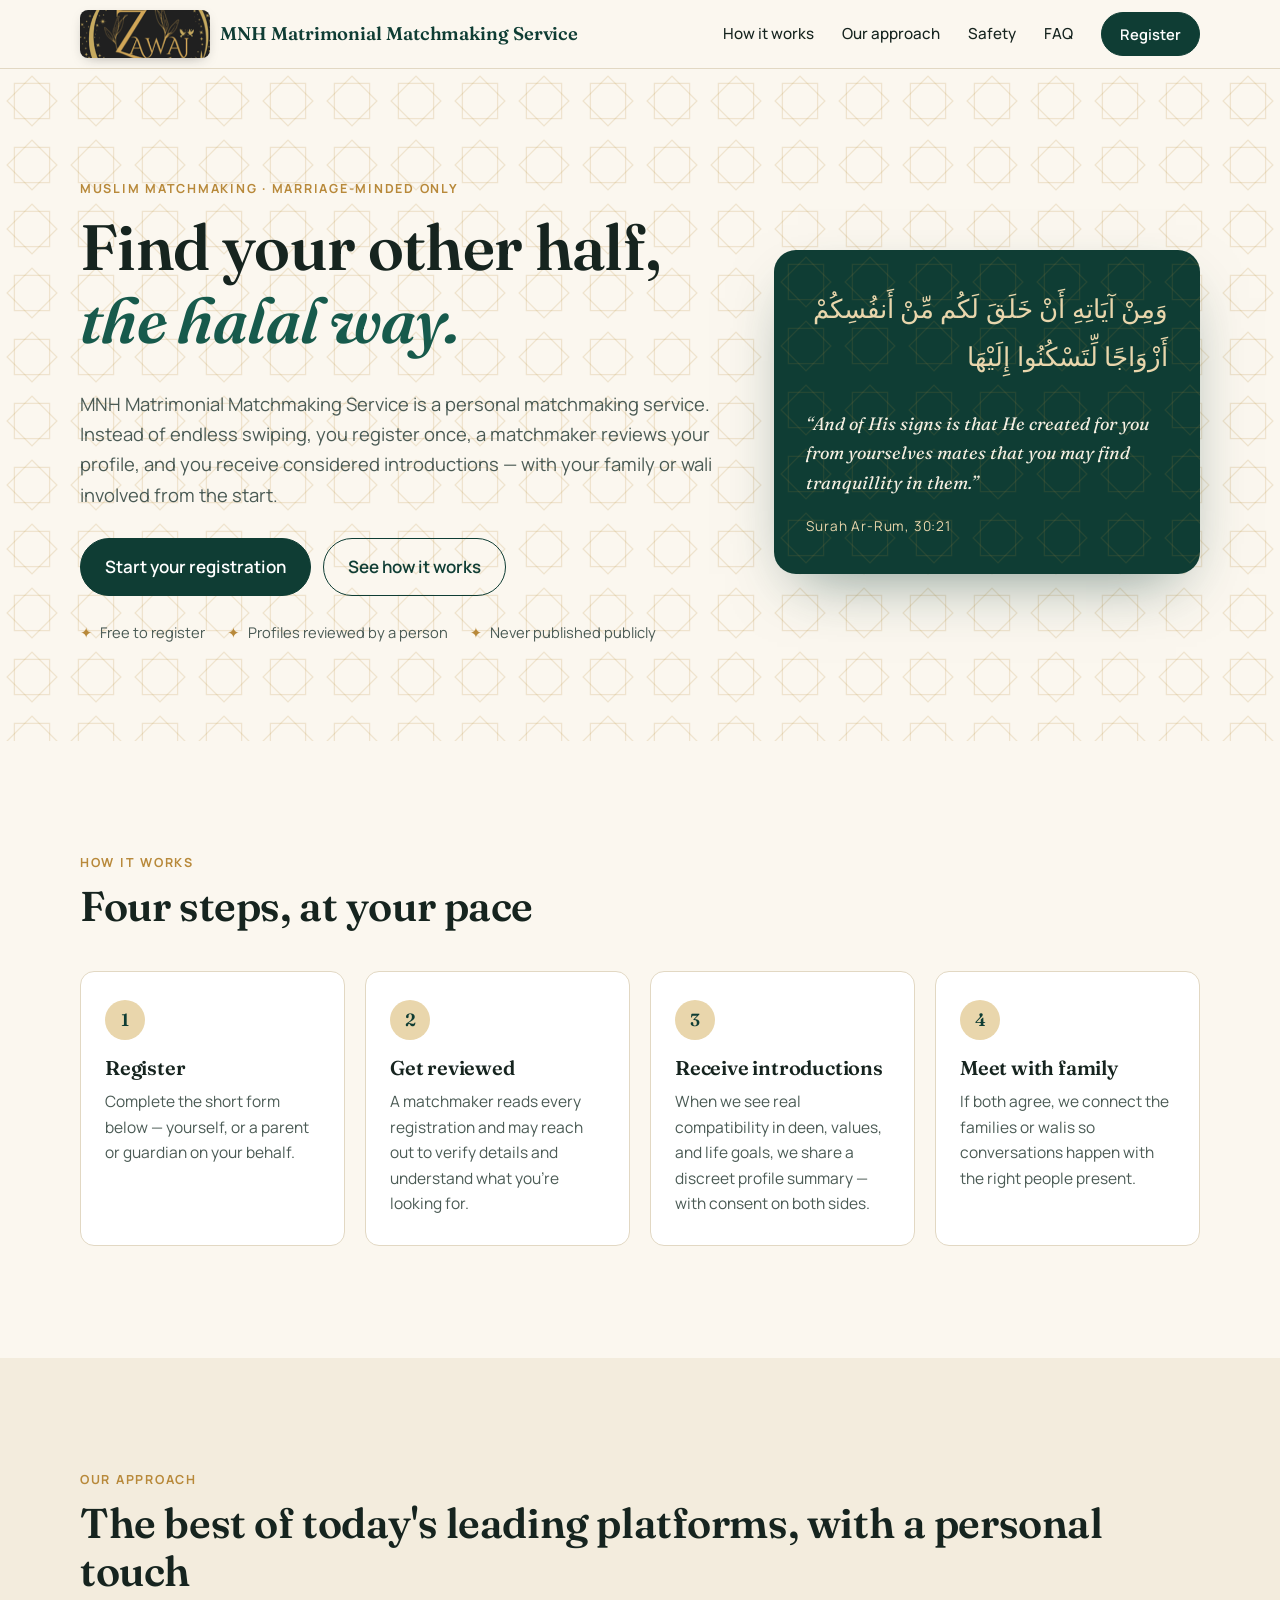
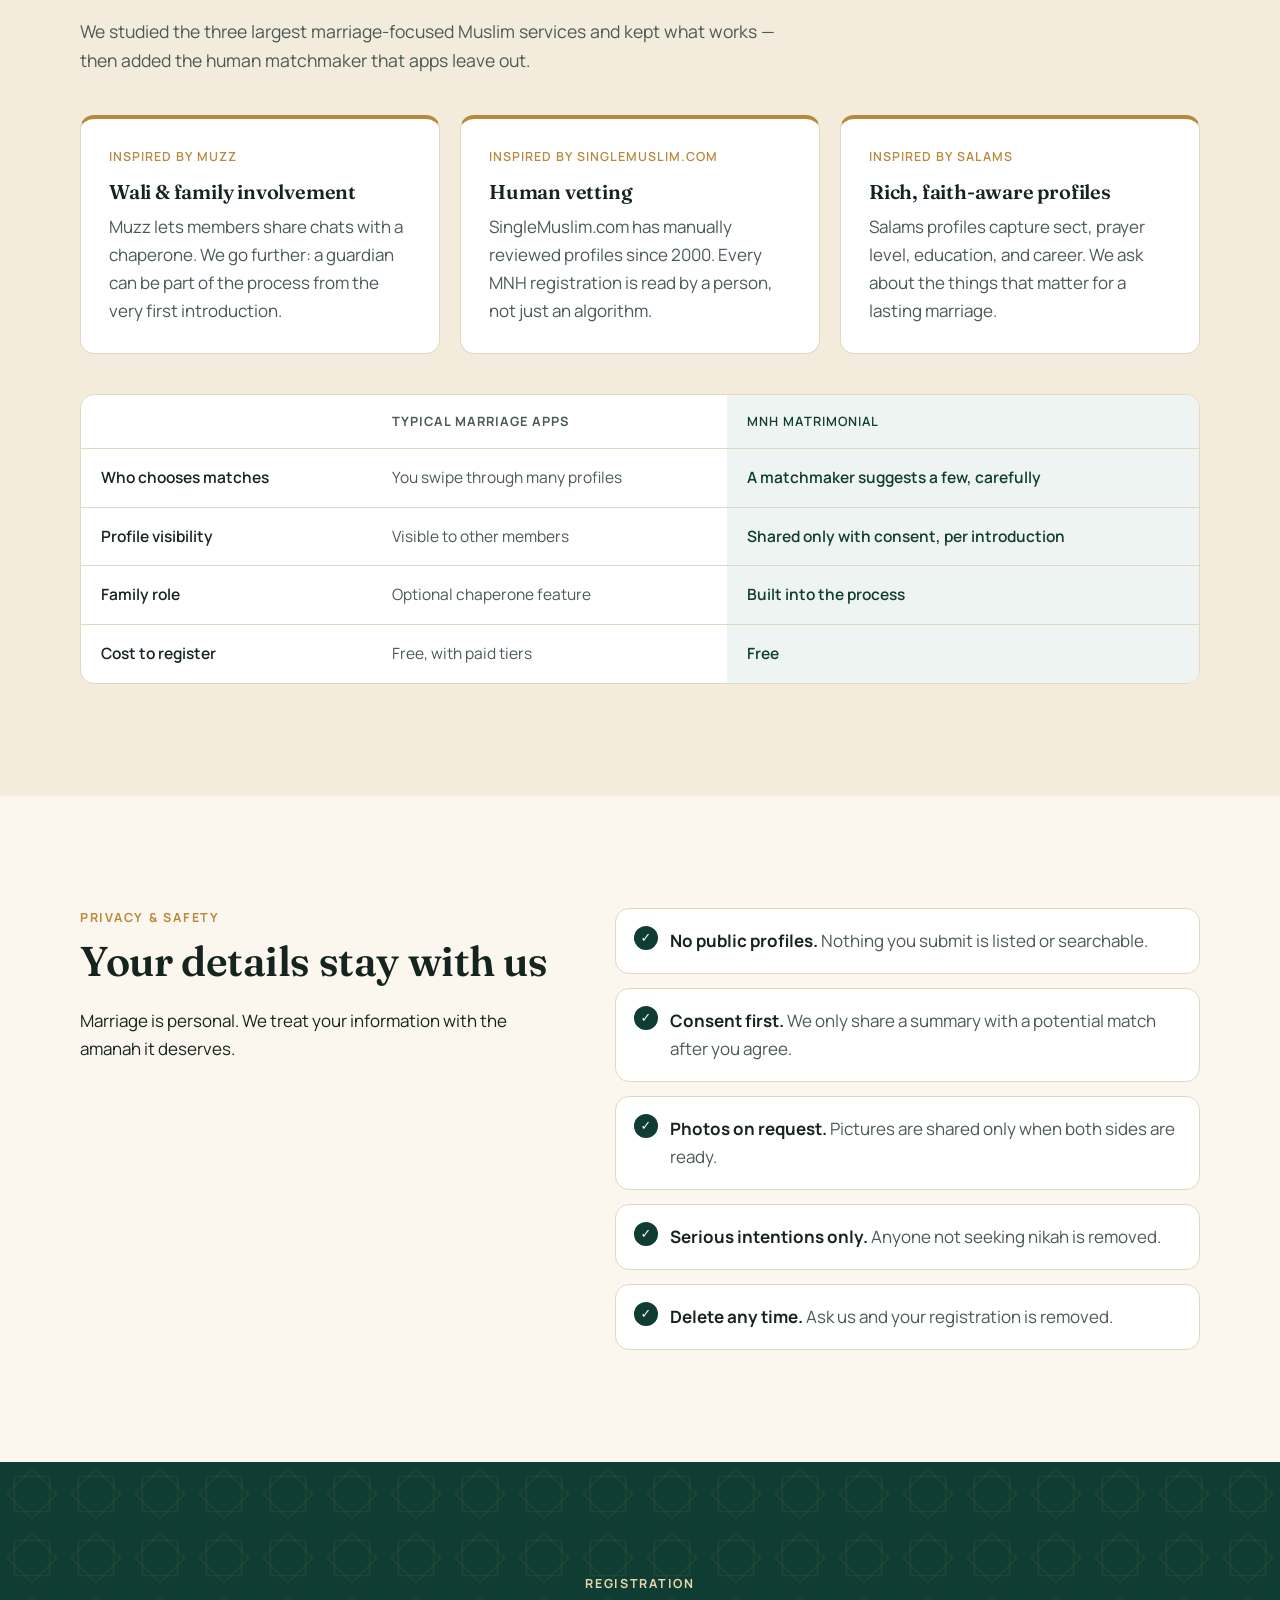
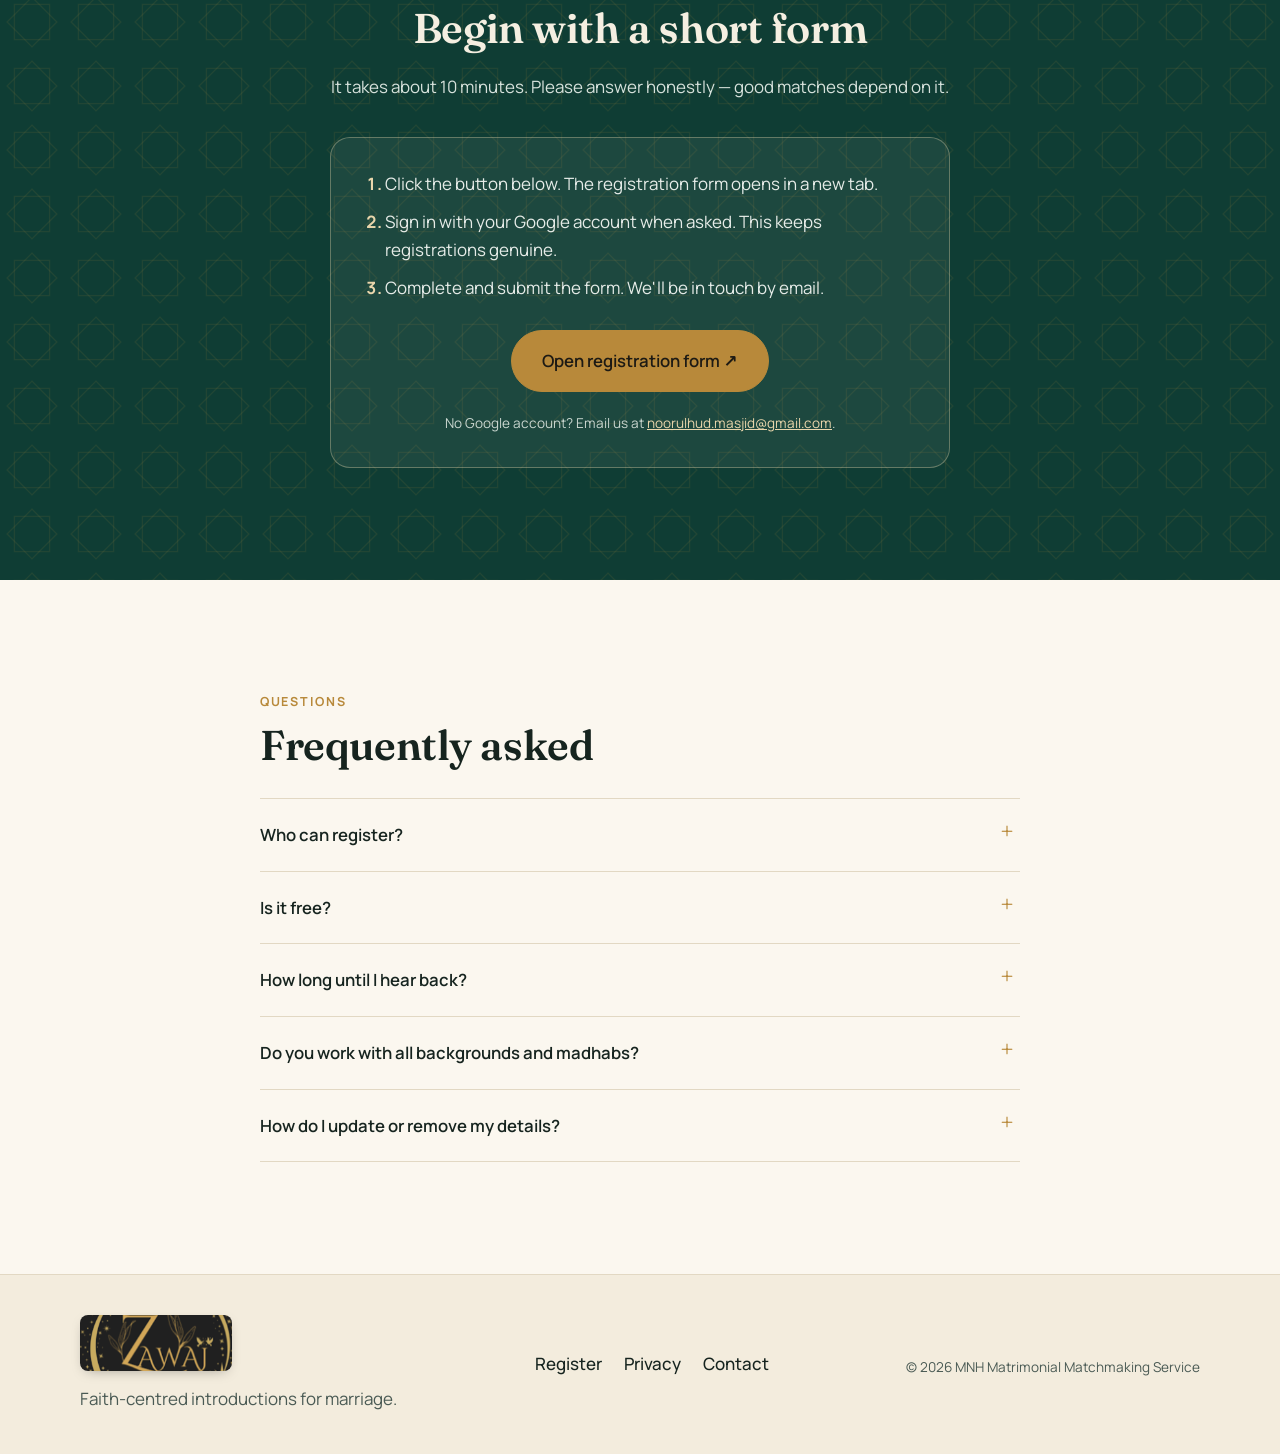
==== index.html @ 69de5522 "Initial MNH Matrimonial Matchmaking Service site Co-Authored-By: Claude Opus 5.5 <noreply@anthropic." ====
<!doctype html>
<html lang="en">
<head>
  <meta charset="utf-8" />
  <meta name="viewport" content="width=device-width, initial-scale=1" />
  <title>MNH Matrimonial Matchmaking Service — Faith-centred introductions for marriage</title>
  <meta name="description" content="A personal, family-friendly Muslim matchmaking service. Register once, get thoughtfully vetted introductions with wali involvement and full privacy." />
  <meta property="og:title" content="MNH Matrimonial Matchmaking Service" />
  <meta property="og:description" content="Faith-centred, family-friendly introductions for marriage." />
  <meta property="og:type" content="website" />
  <meta name="theme-color" content="#0f3d34" />
  <link rel="icon" href="assets/favicon-64.png" type="image/png" />
  <link rel="apple-touch-icon" href="assets/apple-touch-icon.png" />
  <meta property="og:image" content="assets/logo.png" />
  <link rel="preconnect" href="https://fonts.googleapis.com" />
  <link rel="preconnect" href="https://fonts.gstatic.com" crossorigin />
  <link href="https://fonts.googleapis.com/css2?family=Fraunces:opsz,wght@9..144,400;9..144,600&family=Manrope:wght@400;500;600;700&display=swap" rel="stylesheet" />
  <link rel="stylesheet" href="assets/styles.css" />
</head>
<body>
  <a class="skip" href="#main">Skip to content</a>

  <header class="nav" id="top">
    <div class="wrap nav-inner">
      <a class="brand" href="#top" aria-label="MNH Matrimonial Matchmaking Service home">
        <img class="logo" src="assets/logo.png" alt="Zawaj logo" width="470" height="173" />
        <span class="brand-name">MNH Matrimonial<br class="brand-br" /> Matchmaking Service</span>
      </a>
      <button class="nav-toggle" aria-expanded="false" aria-controls="nav-links" aria-label="Open menu">
        <span></span><span></span>
      </button>
      <nav id="nav-links" class="nav-links">
        <a href="#how">How it works</a>
        <a href="#approach">Our approach</a>
        <a href="#safety">Safety</a>
        <a href="#faq">FAQ</a>
        <a class="btn btn-sm" href="#register">Register</a>
      </nav>
    </div>
  </header>

  <main id="main">
    <!-- HERO -->
    <section class="hero">
      <div class="wrap hero-grid">
        <div class="hero-copy">
          <p class="eyebrow">Muslim matchmaking · Marriage-minded only</p>
          <h1>Find your other half, <em>the halal way.</em></h1>
          <p class="lede">MNH Matrimonial Matchmaking Service is a personal matchmaking service. Instead of endless swiping, you register once, a matchmaker reviews your profile, and you receive considered introductions — with your family or wali involved from the start.</p>
          <div class="cta-row">
            <a class="btn" href="#register">Start your registration</a>
            <a class="btn btn-ghost" href="#how">See how it works</a>
          </div>
          <ul class="hero-points">
            <li>Free to register</li>
            <li>Profiles reviewed by a person</li>
            <li>Never published publicly</li>
          </ul>
        </div>
        <figure class="hero-card" aria-hidden="true">
          <blockquote>
            <p dir="rtl" lang="ar" class="arabic">وَمِنْ آيَاتِهِ أَنْ خَلَقَ لَكُم مِّنْ أَنفُسِكُمْ أَزْوَاجًا لِّتَسْكُنُوا إِلَيْهَا</p>
            <p>“And of His signs is that He created for you from yourselves mates that you may find tranquillity in them.”</p>
          </blockquote>
          <figcaption>Surah Ar-Rum, 30:21</figcaption>
        </figure>
      </div>
    </section>

    <!-- HOW IT WORKS -->
    <section class="section" id="how">
      <div class="wrap">
        <p class="eyebrow">How it works</p>
        <h2>Four steps, at your pace</h2>
        <ol class="steps">
          <li>
            <span class="step-n">1</span>
            <h3>Register</h3>
            <p>Complete the short form below — yourself, or a parent or guardian on your behalf.</p>
          </li>
          <li>
            <span class="step-n">2</span>
            <h3>Get reviewed</h3>
            <p>A matchmaker reads every registration and may reach out to verify details and understand what you're looking for.</p>
          </li>
          <li>
            <span class="step-n">3</span>
            <h3>Receive introductions</h3>
            <p>When we see real compatibility in deen, values, and life goals, we share a discreet profile summary — with consent on both sides.</p>
          </li>
          <li>
            <span class="step-n">4</span>
            <h3>Meet with family</h3>
            <p>If both agree, we connect the families or walis so conversations happen with the right people present.</p>
          </li>
        </ol>
      </div>
    </section>

    <!-- APPROACH: lessons from the top 3 platforms -->
    <section class="section section-tint" id="approach">
      <div class="wrap">
        <p class="eyebrow">Our approach</p>
        <h2>The best of today's leading platforms, with a personal touch</h2>
        <p class="section-lede">We studied the three largest marriage-focused Muslim services and kept what works — then added the human matchmaker that apps leave out.</p>
        <div class="cards">
          <article class="card">
            <p class="card-tag">Inspired by Muzz</p>
            <h3>Wali &amp; family involvement</h3>
            <p>Muzz lets members share chats with a chaperone. We go further: a guardian can be part of the process from the very first introduction.</p>
          </article>
          <article class="card">
            <p class="card-tag">Inspired by SingleMuslim.com</p>
            <h3>Human vetting</h3>
            <p>SingleMuslim.com has manually reviewed profiles since 2000. Every MNH registration is read by a person, not just an algorithm.</p>
          </article>
          <article class="card">
            <p class="card-tag">Inspired by Salams</p>
            <h3>Rich, faith-aware profiles</h3>
            <p>Salams profiles capture sect, prayer level, education, and career. We ask about the things that matter for a lasting marriage.</p>
          </article>
        </div>

        <div class="compare" role="region" aria-label="How MNH Matrimonial compares" tabindex="0">
          <table>
            <thead>
              <tr><th scope="col"></th><th scope="col">Typical marriage apps</th><th scope="col" class="us">MNH Matrimonial</th></tr>
            </thead>
            <tbody>
              <tr><th scope="row">Who chooses matches</th><td>You swipe through many profiles</td><td class="us">A matchmaker suggests a few, carefully</td></tr>
              <tr><th scope="row">Profile visibility</th><td>Visible to other members</td><td class="us">Shared only with consent, per introduction</td></tr>
              <tr><th scope="row">Family role</th><td>Optional chaperone feature</td><td class="us">Built into the process</td></tr>
              <tr><th scope="row">Cost to register</th><td>Free, with paid tiers</td><td class="us">Free</td></tr>
            </tbody>
          </table>
        </div>
      </div>
    </section>

    <!-- SAFETY -->
    <section class="section" id="safety">
      <div class="wrap split">
        <div>
          <p class="eyebrow">Privacy &amp; safety</p>
          <h2>Your details stay with us</h2>
          <p>Marriage is personal. We treat your information with the amanah it deserves.</p>
        </div>
        <ul class="checks">
          <li><strong>No public profiles.</strong> Nothing you submit is listed or searchable.</li>
          <li><strong>Consent first.</strong> We only share a summary with a potential match after you agree.</li>
          <li><strong>Photos on request.</strong> Pictures are shared only when both sides are ready.</li>
          <li><strong>Serious intentions only.</strong> Anyone not seeking nikah is removed.</li>
          <li><strong>Delete any time.</strong> Ask us and your registration is removed.</li>
        </ul>
      </div>
    </section>

    <!-- REGISTER -->
    <section class="section section-dark" id="register">
      <div class="wrap">
        <div class="register-head">
          <p class="eyebrow">Registration</p>
          <h2>Begin with a short form</h2>
          <p>It takes about 10 minutes. Please answer honestly — good matches depend on it.</p>
        </div>
        <div class="form-launch" id="form-launch" hidden>
          <ol class="launch-steps">
            <li>Click the button below. The registration form opens in a new tab.</li>
            <li>Sign in with your Google account when asked. This keeps registrations genuine.</li>
            <li>Complete and submit the form. We'll be in touch by email.</li>
          </ol>
          <a class="btn btn-gold" id="form-launch-btn" target="_blank" rel="noopener">Open registration form ↗</a>
          <p class="small">No Google account? Email us at <a data-contact href="mailto:noorulhud.masjid@gmail.com">noorulhud.masjid@gmail.com</a>.</p>
        </div>
        <div class="form-shell" id="form-shell">
          <div class="form-loading" id="form-loading">Loading the registration form…</div>
          <iframe
            id="reg-form"
            title="MNH Matrimonial Matchmaking Service registration form"
            loading="lazy"
            referrerpolicy="no-referrer-when-downgrade">
          </iframe>
        </div>
        <p class="form-fallback" id="form-fallback">Form not showing? <a id="form-link" target="_blank" rel="noopener">Open the registration form in a new tab ↗</a></p>
      </div>
    </section>

    <!-- FAQ -->
    <section class="section" id="faq">
      <div class="wrap narrow">
        <p class="eyebrow">Questions</p>
        <h2>Frequently asked</h2>
        <details>
          <summary>Who can register?</summary>
          <p>Muslim men and women who are of legal marriageable age and sincerely seeking nikah. Parents or guardians may register on behalf of a son or daughter.</p>
        </details>
        <details>
          <summary>Is it free?</summary>
          <p>Registration is free. If we introduce any paid services in future, they will be clearly explained before you commit to anything.</p>
        </details>
        <details>
          <summary>How long until I hear back?</summary>
          <p>We review every registration personally. We'll contact you when we have a question or a promising introduction — quality matters more to us than speed.</p>
        </details>
        <details>
          <summary>Do you work with all backgrounds and madhabs?</summary>
          <p>Yes. Tell us your preferences on the form and we'll respect them in every introduction.</p>
        </details>
        <details>
          <summary>How do I update or remove my details?</summary>
          <p>Email us and we'll update or delete your registration. See our <a href="privacy.html">privacy notice</a>.</p>
        </details>
      </div>
    </section>
  </main>

  <footer class="footer">
    <div class="wrap footer-inner">
      <div>
        <a class="brand" href="#top"><img class="logo" src="assets/logo.png" alt="Zawaj — MNH Matrimonial Matchmaking Service" width="470" height="173" loading="lazy" /></a>
        <p class="muted">Faith-centred introductions for marriage.</p>
      </div>
      <nav class="footer-links" aria-label="Footer">
        <a href="#register">Register</a>
        <a href="privacy.html">Privacy</a>
        <a href="mailto:noorulhud.masjid@gmail.com" id="contact-link">Contact</a>
      </nav>
      <p class="muted small">© <span id="year"></span> MNH Matrimonial Matchmaking Service</p>
    </div>
  </footer>

  <!-- 8-point star symbol -->
  <svg width="0" height="0" style="position:absolute" aria-hidden="true">
    <symbol id="star" viewBox="0 0 40 40">
      <g fill="none" stroke="currentColor" stroke-width="2.2" stroke-linejoin="round">
        <rect x="9" y="9" width="22" height="22" />
        <rect x="9" y="9" width="22" height="22" transform="rotate(45 20 20)" />
        <circle cx="20" cy="20" r="4" />
      </g>
    </symbol>
  </svg>

  <script src="assets/config.js"></script>
  <script src="assets/main.js"></script>
</body>
</html>
---- assets/styles.css ----
:root {
  --ink: #16241f;
  --ink-soft: #4a5a54;
  --paper: #fbf7ef;
  --paper-2: #f3ecdd;
  --line: #e2d8c3;
  --emerald: #0f3d34;
  --emerald-2: #175a4c;
  --gold: #b8893a;
  --gold-soft: #e9d6ac;
  --white: #fff;
  --radius: 14px;
  --serif: "Fraunces", Georgia, serif;
  --sans: "Manrope", system-ui, -apple-system, "Segoe UI", sans-serif;
  --pattern: url("data:image/svg+xml,%3Csvg xmlns='http://www.w3.org/2000/svg' width='64' height='64' viewBox='0 0 40 40'%3E%3Cg fill='none' stroke='%23b8893a' stroke-opacity='.18' stroke-width='.8'%3E%3Crect x='9' y='9' width='22' height='22'/%3E%3Crect x='9' y='9' width='22' height='22' transform='rotate(45 20 20)'/%3E%3C/g%3E%3C/svg%3E");
}

*, *::before, *::after { box-sizing: border-box; }
html { scroll-behavior: smooth; scroll-padding-top: 80px; }
body {
  margin: 0;
  font: 400 17px/1.65 var(--sans);
  color: var(--ink);
  background: var(--paper);
  -webkit-font-smoothing: antialiased;
}
img, svg, iframe { display: block; max-width: 100%; }
a { color: var(--emerald-2); }
h1, h2, h3 { font-family: var(--serif); font-weight: 600; line-height: 1.15; margin: 0 0 .5em; letter-spacing: -.01em; }
h1 { font-size: clamp(2.4rem, 5.5vw, 4rem); }
h2 { font-size: clamp(1.8rem, 3.6vw, 2.6rem); }
h3 { font-size: 1.25rem; }
p { margin: 0 0 1em; }

.wrap { width: min(1120px, 100% - 32px); margin-inline: auto; }
.narrow { width: min(760px, 100% - 32px); }
.skip { position: absolute; left: -999px; top: 8px; background: var(--emerald); color: #fff; padding: 8px 14px; border-radius: 8px; z-index: 100; }
.skip:focus { left: 8px; }
.eyebrow { font-size: .78rem; font-weight: 700; letter-spacing: .14em; text-transform: uppercase; color: var(--gold); margin-bottom: .8em; }
.muted { color: var(--ink-soft); }
.small { font-size: .85rem; }

/* Buttons */
.btn {
  display: inline-flex; align-items: center; justify-content: center;
  padding: 14px 24px; border-radius: 999px;
  background: var(--emerald); color: #fff; text-decoration: none;
  font-weight: 600; border: 1.5px solid var(--emerald);
  transition: background .2s, transform .2s;
}
.btn:hover { background: var(--emerald-2); transform: translateY(-1px); }
.btn:focus-visible, a:focus-visible, button:focus-visible, summary:focus-visible { outline: 3px solid var(--gold); outline-offset: 3px; }
.btn-ghost { background: transparent; color: var(--emerald); }
.btn-ghost:hover { background: var(--paper-2); }
.btn-sm { padding: 9px 18px; font-size: .92rem; }

/* Nav */
.nav { position: sticky; top: 0; z-index: 50; background: rgba(251,247,239,.92); backdrop-filter: blur(10px); border-bottom: 1px solid var(--line); }
.nav-inner { display: flex; align-items: center; justify-content: space-between; height: 68px; }
.brand { display: inline-flex; align-items: center; gap: 10px; text-decoration: none; color: var(--emerald); font: 600 1.45rem var(--serif); }
.brand svg { width: 30px; height: 30px; color: var(--gold); }
.brand .logo { height: 48px; width: auto; border-radius: 8px; box-shadow: 0 4px 14px -6px rgba(0,0,0,.4); }
.footer .brand .logo { height: 56px; }
.brand-name { font: 600 1.15rem/1.15 var(--serif); color: var(--emerald); letter-spacing: -.005em; }
.brand-br { display: none; }
@media (max-width: 1080px) { .brand-br { display: inline; } .brand-name { font-size: 1rem; } }
@media (max-width: 420px) { .brand { gap: 8px; } .brand .logo { height: 40px; } .brand-name { font-size: .88rem; } }
.nav-links { display: flex; align-items: center; gap: 28px; }
.nav-links a:not(.btn) { color: var(--ink); text-decoration: none; font-weight: 500; font-size: .95rem; }
.nav-links a:not(.btn):hover { color: var(--emerald-2); }
.nav-toggle { display: none; background: none; border: 0; width: 44px; height: 44px; padding: 10px; cursor: pointer; }
.nav-toggle span { display: block; height: 2px; background: var(--ink); margin: 6px 0; transition: transform .2s; }
.nav-toggle[aria-expanded="true"] span:first-child { transform: translateY(4px) rotate(45deg); }
.nav-toggle[aria-expanded="true"] span:last-child { transform: translateY(-4px) rotate(-45deg); }

/* Hero */
.hero { padding: clamp(56px, 9vw, 110px) 0 clamp(56px, 8vw, 96px); background: var(--pattern), var(--paper); }
.hero-grid { display: grid; grid-template-columns: 1.2fr .8fr; gap: 56px; align-items: center; }
.hero h1 em { font-style: italic; color: var(--emerald-2); }
.lede { font-size: 1.15rem; color: var(--ink-soft); max-width: 36em; }
.cta-row { display: flex; flex-wrap: wrap; gap: 12px; margin: 28px 0 24px; }
.hero-points { list-style: none; padding: 0; margin: 0; display: flex; flex-wrap: wrap; gap: 10px 22px; font-size: .92rem; color: var(--ink-soft); }
.hero-points li::before { content: "✦"; color: var(--gold); margin-right: 8px; }
.hero-card {
  margin: 0; padding: 36px 32px; border-radius: 22px;
  background: var(--emerald); color: #f5efe1;
  box-shadow: 0 24px 60px -24px rgba(15,61,52,.55);
  position: relative; overflow: hidden;
}
.hero-card::after { content: ""; position: absolute; inset: 0; background: var(--pattern); opacity: .7; pointer-events: none; }
.hero-card blockquote { margin: 0; position: relative; z-index: 1; }
.arabic { font-family: "Amiri", "Traditional Arabic", serif; font-size: 1.6rem; line-height: 1.9; color: var(--gold-soft); }
.hero-card blockquote p:last-child { font-family: var(--serif); font-size: 1.12rem; font-style: italic; }
.hero-card figcaption { position: relative; z-index: 1; font-size: .85rem; letter-spacing: .06em; color: var(--gold-soft); }

/* Sections */
.section { padding: clamp(64px, 9vw, 112px) 0; }
.section-tint { background: var(--paper-2); }
.section-lede { font-size: 1.1rem; color: var(--ink-soft); max-width: 40em; margin-bottom: 40px; }

.steps { list-style: none; padding: 0; margin: 40px 0 0; display: grid; grid-template-columns: repeat(4, 1fr); gap: 20px; counter-reset: s; }
.steps li { background: var(--white); border: 1px solid var(--line); border-radius: var(--radius); padding: 28px 24px; }
.step-n { display: inline-grid; place-items: center; width: 40px; height: 40px; border-radius: 50%; background: var(--gold-soft); color: var(--emerald); font: 600 1.1rem var(--serif); margin-bottom: 16px; }
.steps p { color: var(--ink-soft); font-size: .97rem; margin: 0; }

.cards { display: grid; grid-template-columns: repeat(3, 1fr); gap: 20px; }
.card { background: var(--white); border: 1px solid var(--line); border-radius: var(--radius); padding: 28px; border-top: 4px solid var(--gold); }
.card-tag { font-size: .78rem; font-weight: 600; color: var(--gold); text-transform: uppercase; letter-spacing: .08em; }
.card p:last-child { color: var(--ink-soft); margin: 0; }

.compare { margin-top: 40px; overflow-x: auto; border-radius: var(--radius); border: 1px solid var(--line); background: var(--white); }
.compare table { width: 100%; min-width: 560px; border-collapse: collapse; font-size: .97rem; }
.compare th, .compare td { text-align: left; padding: 16px 20px; border-bottom: 1px solid var(--line); vertical-align: top; }
.compare tbody tr:last-child > * { border-bottom: 0; }
.compare thead th { font-size: .8rem; text-transform: uppercase; letter-spacing: .08em; color: var(--ink-soft); }
.compare tbody th { font-weight: 600; width: 26%; }
.compare td { color: var(--ink-soft); }
.compare .us { background: #eef4f1; color: var(--emerald); font-weight: 600; }

.split { display: grid; grid-template-columns: .9fr 1.1fr; gap: 56px; align-items: start; }
.checks { list-style: none; padding: 0; margin: 0; display: grid; gap: 14px; }
.checks li { padding: 18px 20px 18px 54px; background: var(--white); border: 1px solid var(--line); border-radius: var(--radius); position: relative; color: var(--ink-soft); }
.checks li::before { content: "✓"; position: absolute; left: 18px; top: 17px; width: 24px; height: 24px; border-radius: 50%; background: var(--emerald); color: #fff; display: grid; place-items: center; font-size: .8rem; font-weight: 700; }
.checks strong { color: var(--ink); }

/* Register */
.section-dark { background: var(--emerald); color: #f5efe1; position: relative; }
.section-dark::before { content: ""; position: absolute; inset: 0; background: var(--pattern); opacity: .6; pointer-events: none; }
.section-dark .wrap { position: relative; }
.section-dark .eyebrow { color: var(--gold-soft); }
.register-head { text-align: center; max-width: 620px; margin: 0 auto 36px; }
.register-head p:last-child { color: #d7e2dc; }
.form-shell { position: relative; max-width: 780px; margin: 0 auto; background: var(--white); border-radius: 20px; overflow: hidden; box-shadow: 0 30px 70px -30px rgba(0,0,0,.5); min-height: 420px; }
.form-shell iframe { width: 100%; border: 0; height: 1600px; }
.form-loading { position: absolute; inset: 0; display: grid; place-items: center; color: var(--ink-soft); }
[hidden] { display: none !important; }
.form-launch { max-width: 620px; margin: 0 auto; background: rgba(255,255,255,.06); border: 1px solid rgba(233,214,172,.35); border-radius: 20px; padding: 32px; text-align: center; }
.launch-steps { text-align: left; margin: 0 0 28px; padding-left: 1.3em; color: #e6ece8; display: grid; gap: 10px; }
.launch-steps li::marker { color: var(--gold-soft); font-weight: 700; }
.btn-gold { background: var(--gold); border-color: var(--gold); color: #1d1a14; font-size: 1.05rem; padding: 16px 30px; }
.btn-gold:hover { background: #c99a48; }
.form-launch .small { margin: 20px 0 0; color: #c9d6cf; }
.form-launch a[data-contact] { color: var(--gold-soft); }
.form-fallback { text-align: center; margin-top: 20px; color: #d7e2dc; font-size: .95rem; }
.form-fallback a { color: var(--gold-soft); }

/* FAQ */
details { border-bottom: 1px solid var(--line); padding: 4px 0; }
details:first-of-type { border-top: 1px solid var(--line); margin-top: 28px; }
summary { cursor: pointer; list-style: none; padding: 18px 40px 18px 0; font-weight: 600; font-size: 1.05rem; position: relative; }
summary::-webkit-details-marker { display: none; }
summary::after { content: "+"; position: absolute; right: 6px; top: 12px; font: 400 1.6rem var(--serif); color: var(--gold); transition: transform .2s; }
details[open] summary::after { transform: rotate(45deg); }
details p { color: var(--ink-soft); padding-right: 40px; }

/* Footer */
.footer { border-top: 1px solid var(--line); padding: 40px 0; background: var(--paper-2); }
.footer-inner { display: flex; flex-wrap: wrap; align-items: center; justify-content: space-between; gap: 20px; }
.footer-inner p { margin: 6px 0 0; }
.footer-links { display: flex; gap: 22px; }
.footer-links a { color: var(--ink); text-decoration: none; font-weight: 500; }

/* Legal page */
.legal { padding: 64px 0 96px; }
.legal h2 { font-size: 1.4rem; margin-top: 1.6em; }
.legal p, .legal li { color: var(--ink-soft); }

/* Responsive */
@media (max-width: 960px) {
  .hero-grid, .split { grid-template-columns: 1fr; gap: 40px; }
  .steps { grid-template-columns: repeat(2, 1fr); }
  .cards { grid-template-columns: 1fr; }
}
@media (max-width: 760px) {
  .nav-toggle { display: block; }
  .nav-links {
    position: absolute; top: 68px; left: 0; right: 0;
    flex-direction: column; align-items: stretch; gap: 0;
    background: var(--paper); border-bottom: 1px solid var(--line);
    padding: 8px 16px 18px; display: none;
  }
  .nav-links.open { display: flex; }
  .nav-links a:not(.btn) { padding: 14px 4px; border-bottom: 1px solid var(--line); }
  .nav-links .btn { margin-top: 14px; }
  .steps { grid-template-columns: 1fr; }
  .form-shell { border-radius: 14px; }
  .form-shell iframe { height: 2000px !important; }
}
@media (prefers-reduced-motion: reduce) {
  html { scroll-behavior: auto; }
  * { transition: none !important; }
}
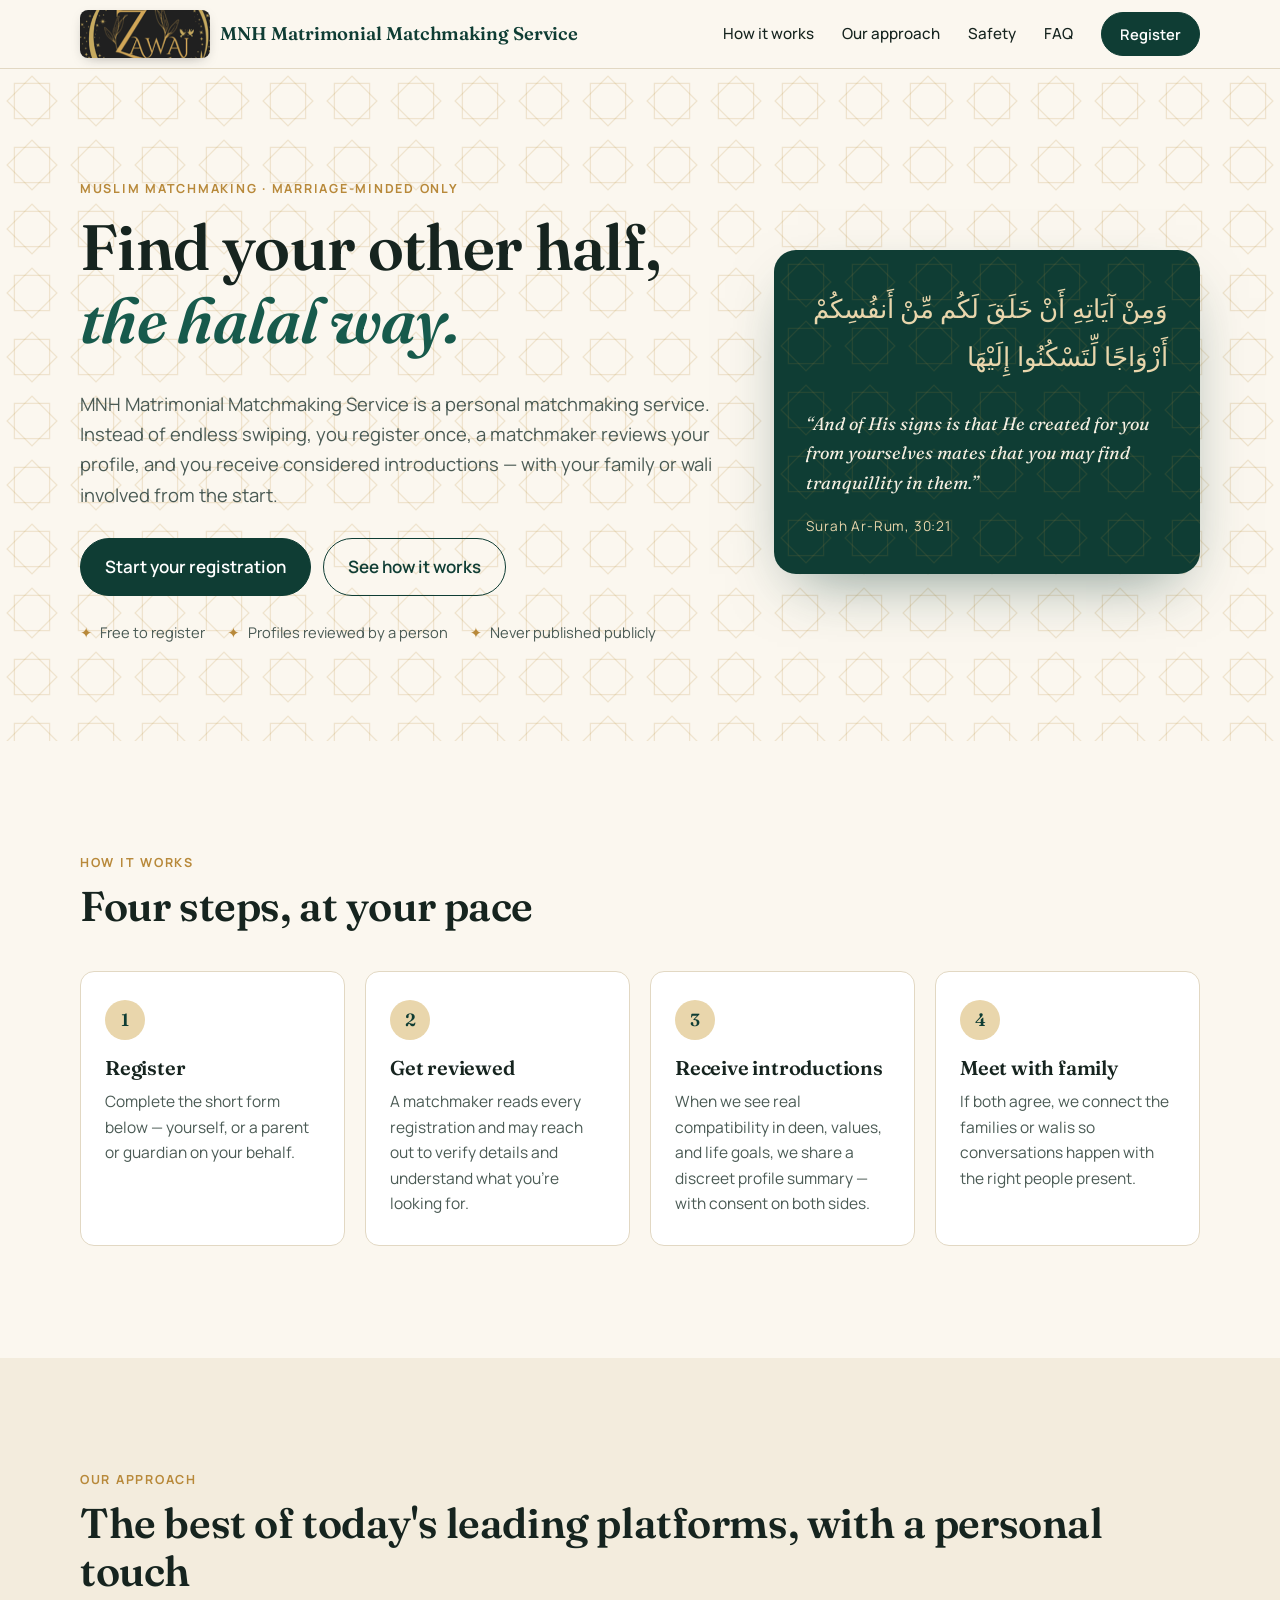
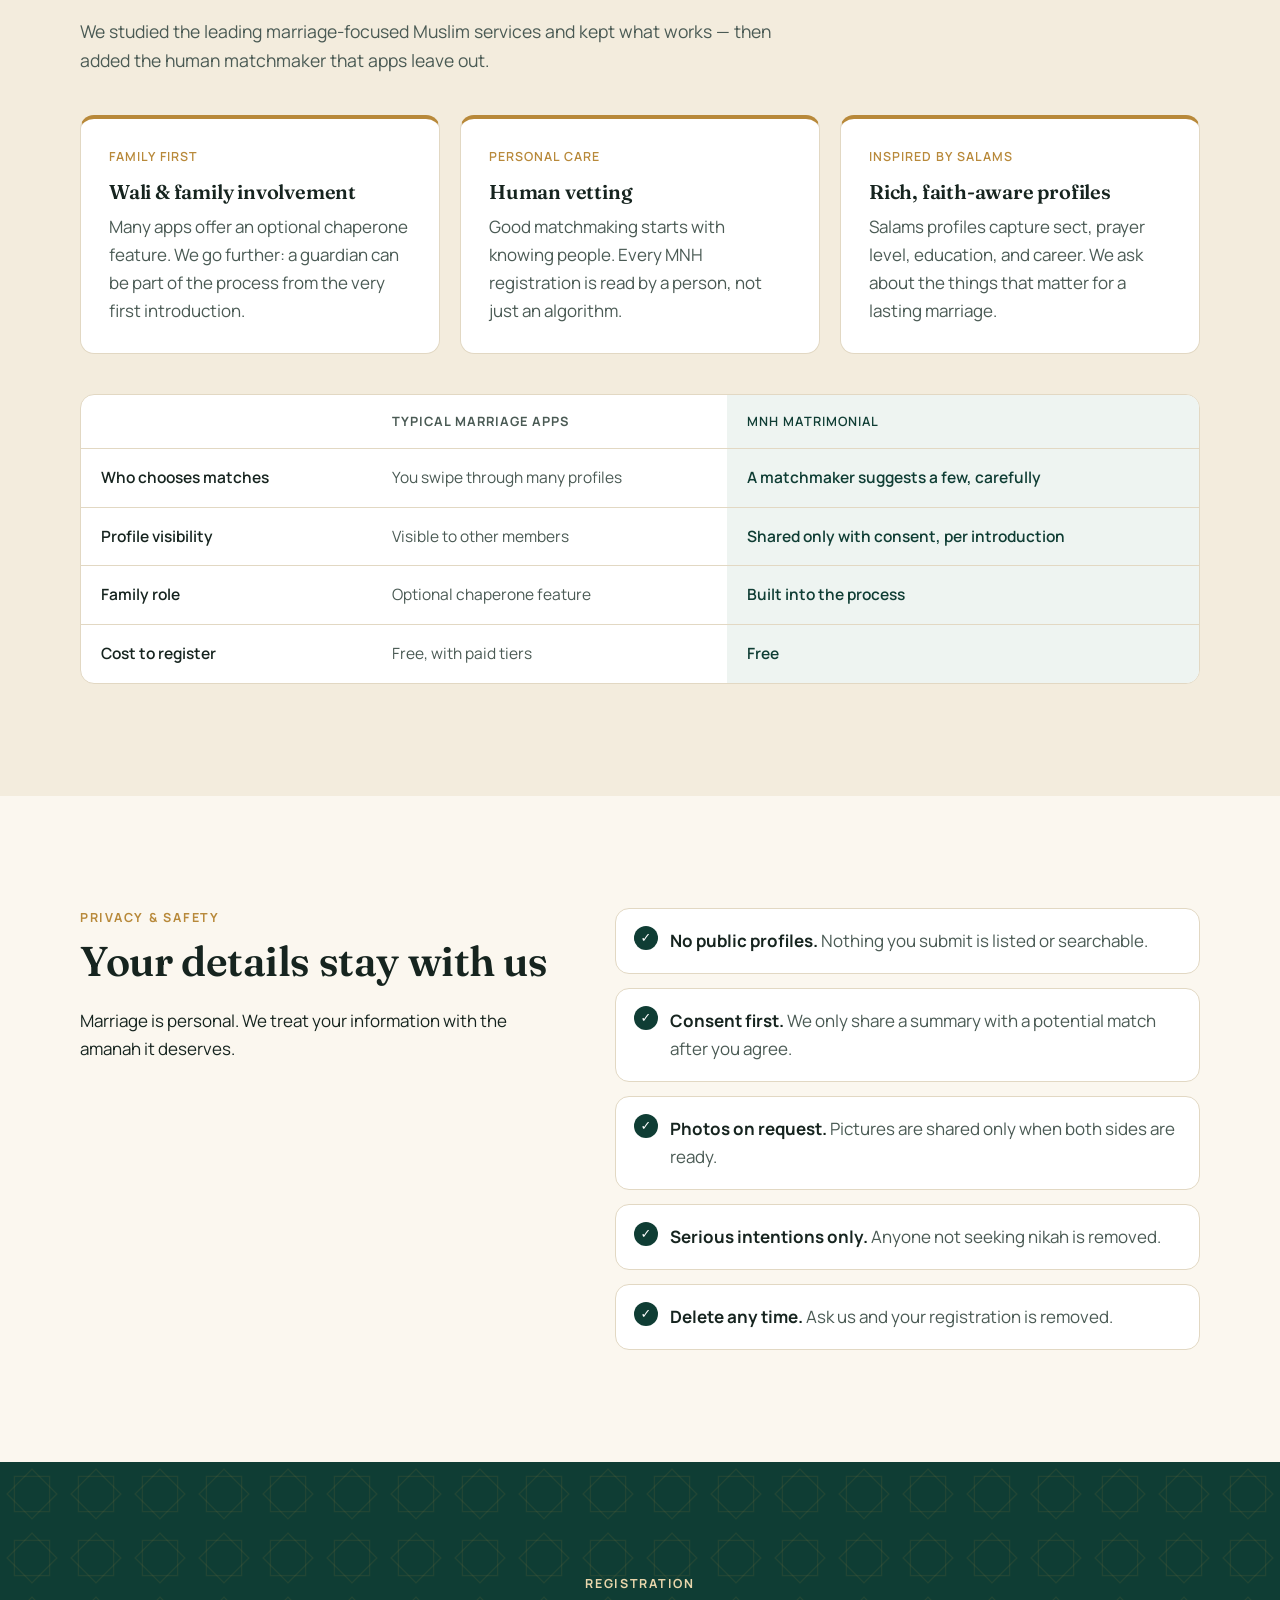
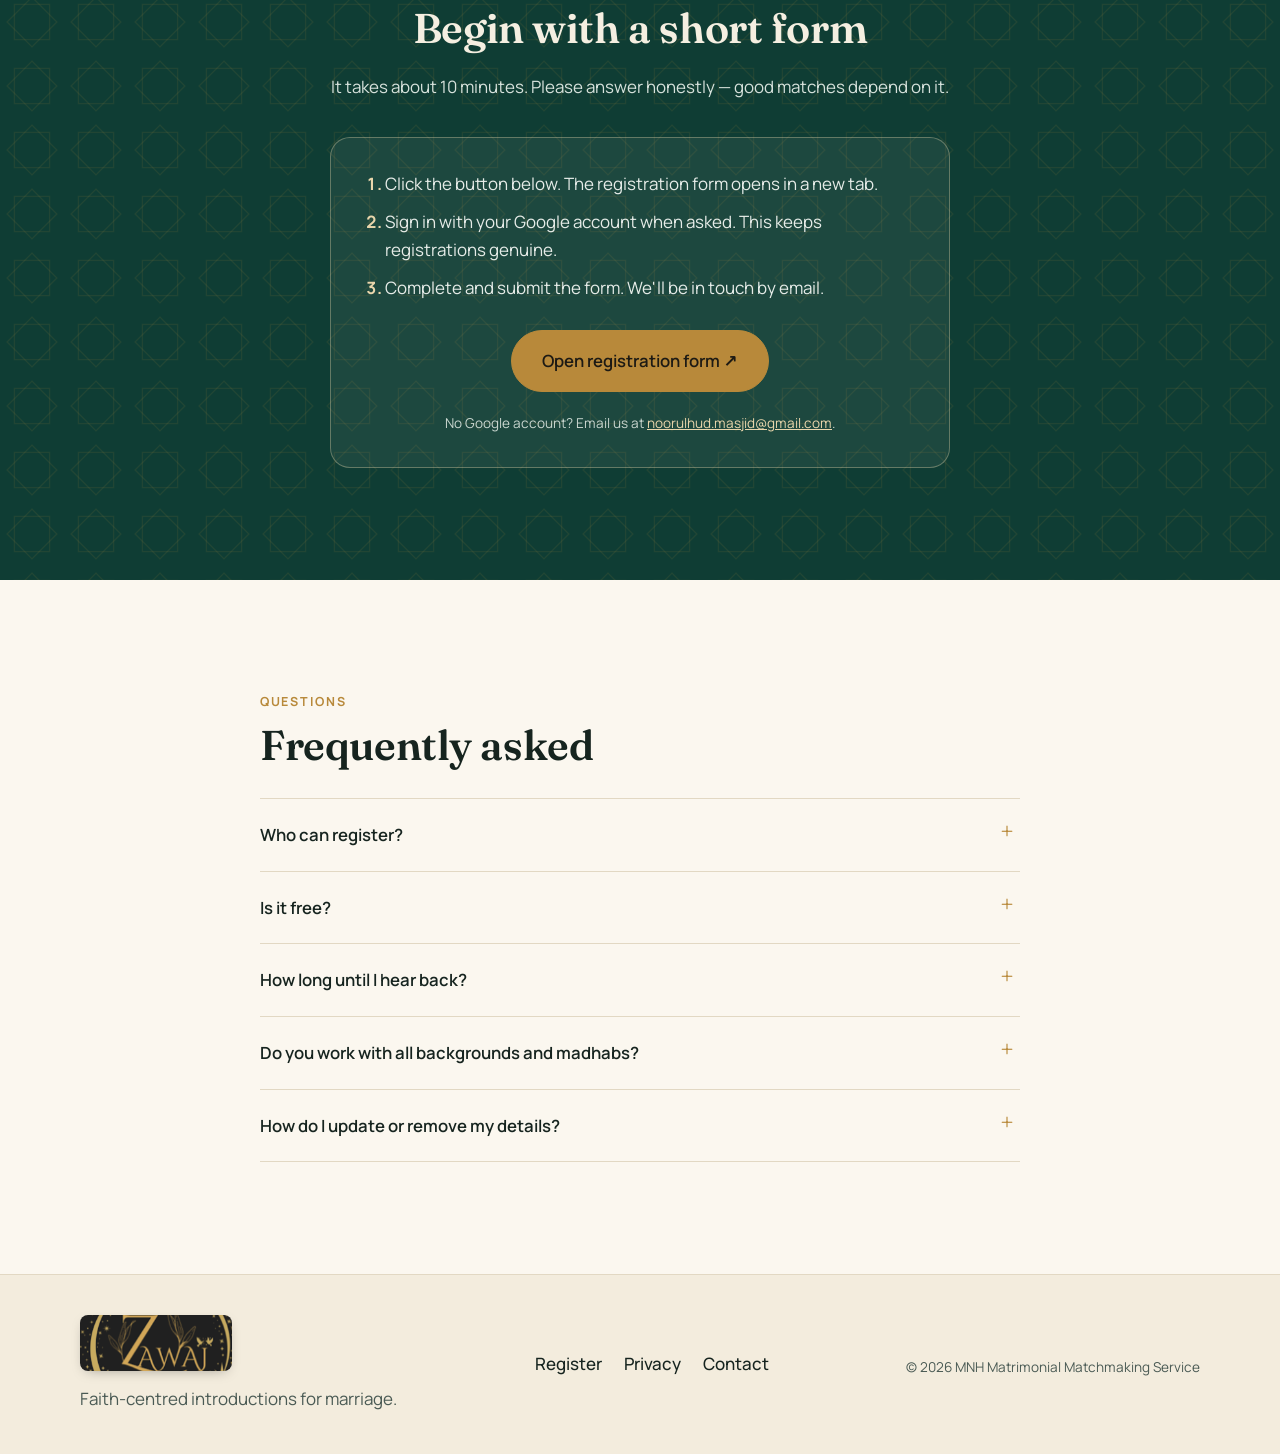
==== commit 89a2872a: "Remove references to Muzz and SingleMuslim.com Co-Authored-By: Claude Opus 5.5 <noreply@anthropic.co" ====
--- a/index.html
+++ b/index.html
@@ -102,17 +102,17 @@
       <div class="wrap">
         <p class="eyebrow">Our approach</p>
         <h2>The best of today's leading platforms, with a personal touch</h2>
-        <p class="section-lede">We studied the three largest marriage-focused Muslim services and kept what works — then added the human matchmaker that apps leave out.</p>
+        <p class="section-lede">We studied the leading marriage-focused Muslim services and kept what works — then added the human matchmaker that apps leave out.</p>
         <div class="cards">
           <article class="card">
-            <p class="card-tag">Inspired by Muzz</p>
+            <p class="card-tag">Family first</p>
             <h3>Wali &amp; family involvement</h3>
-            <p>Muzz lets members share chats with a chaperone. We go further: a guardian can be part of the process from the very first introduction.</p>
+            <p>Many apps offer an optional chaperone feature. We go further: a guardian can be part of the process from the very first introduction.</p>
           </article>
           <article class="card">
-            <p class="card-tag">Inspired by SingleMuslim.com</p>
+            <p class="card-tag">Personal care</p>
             <h3>Human vetting</h3>
-            <p>SingleMuslim.com has manually reviewed profiles since 2000. Every MNH registration is read by a person, not just an algorithm.</p>
+            <p>Good matchmaking starts with knowing people. Every MNH registration is read by a person, not just an algorithm.</p>
           </article>
           <article class="card">
             <p class="card-tag">Inspired by Salams</p>
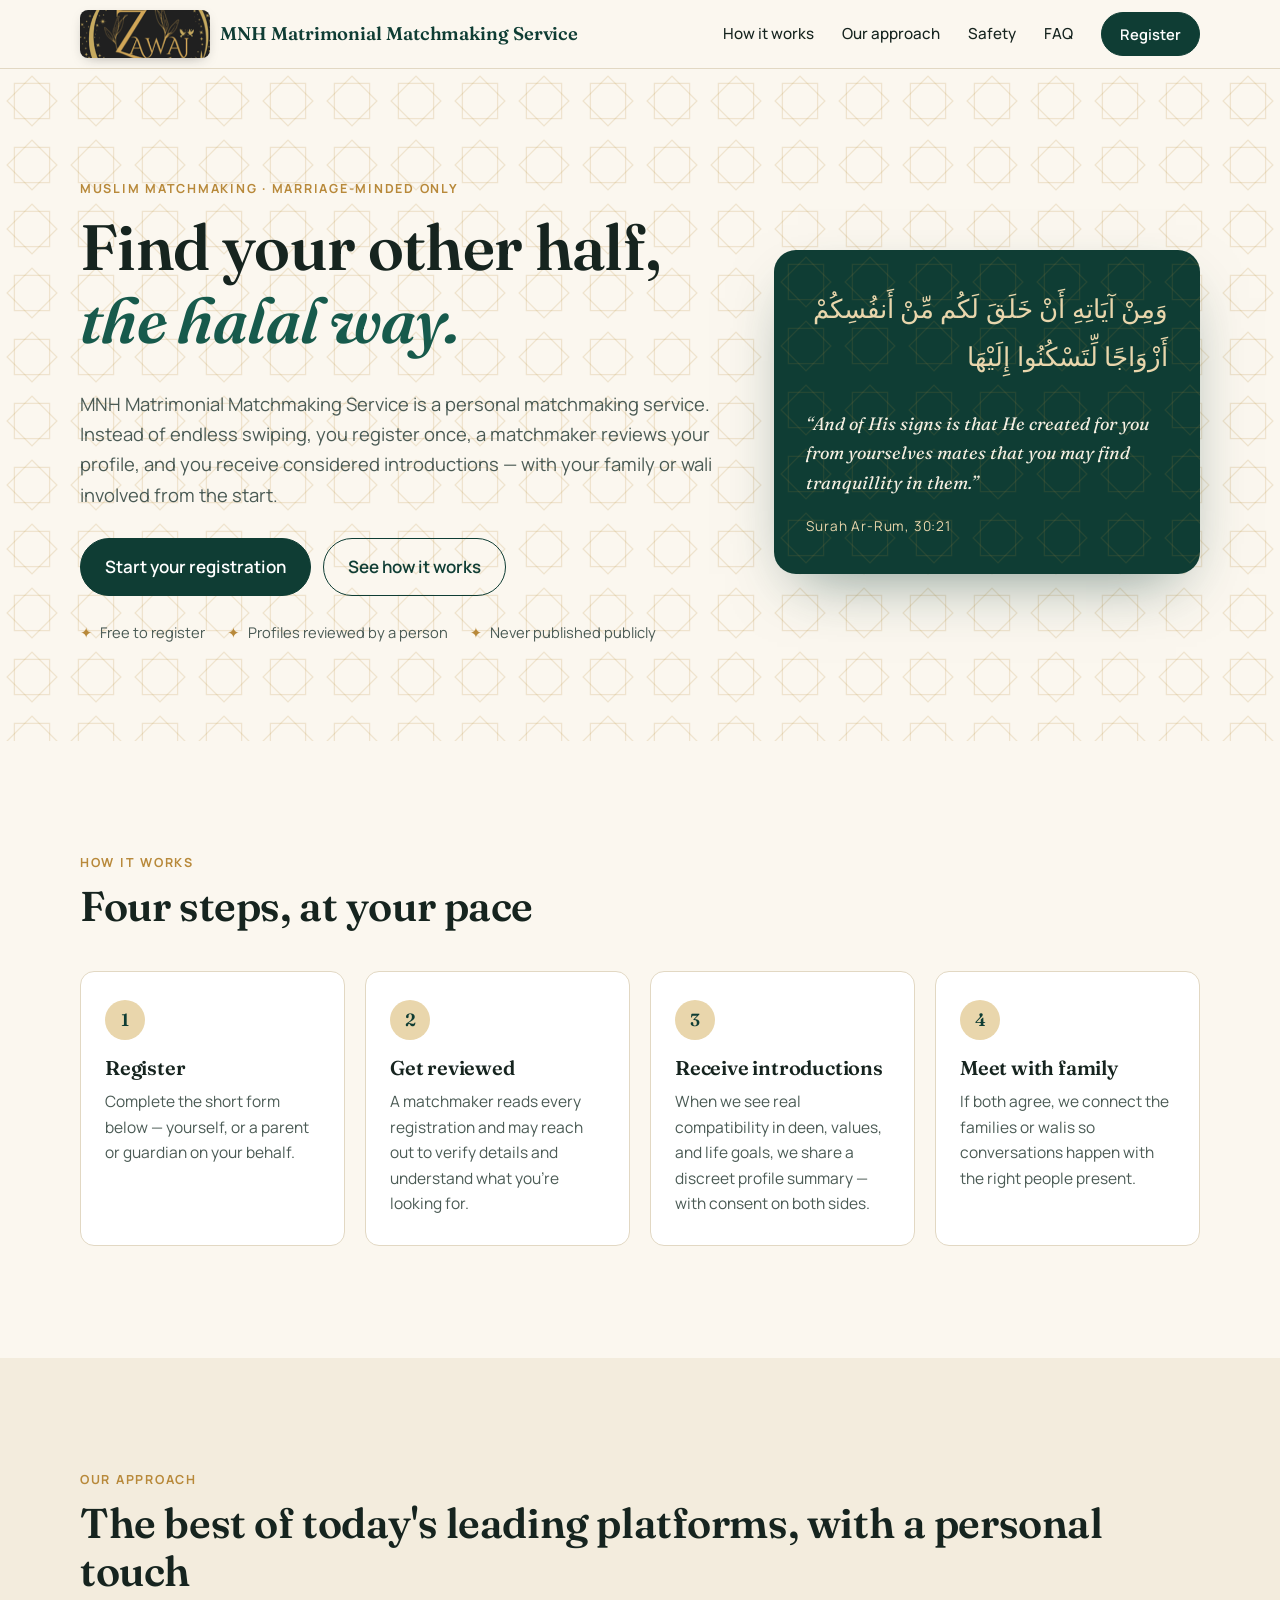
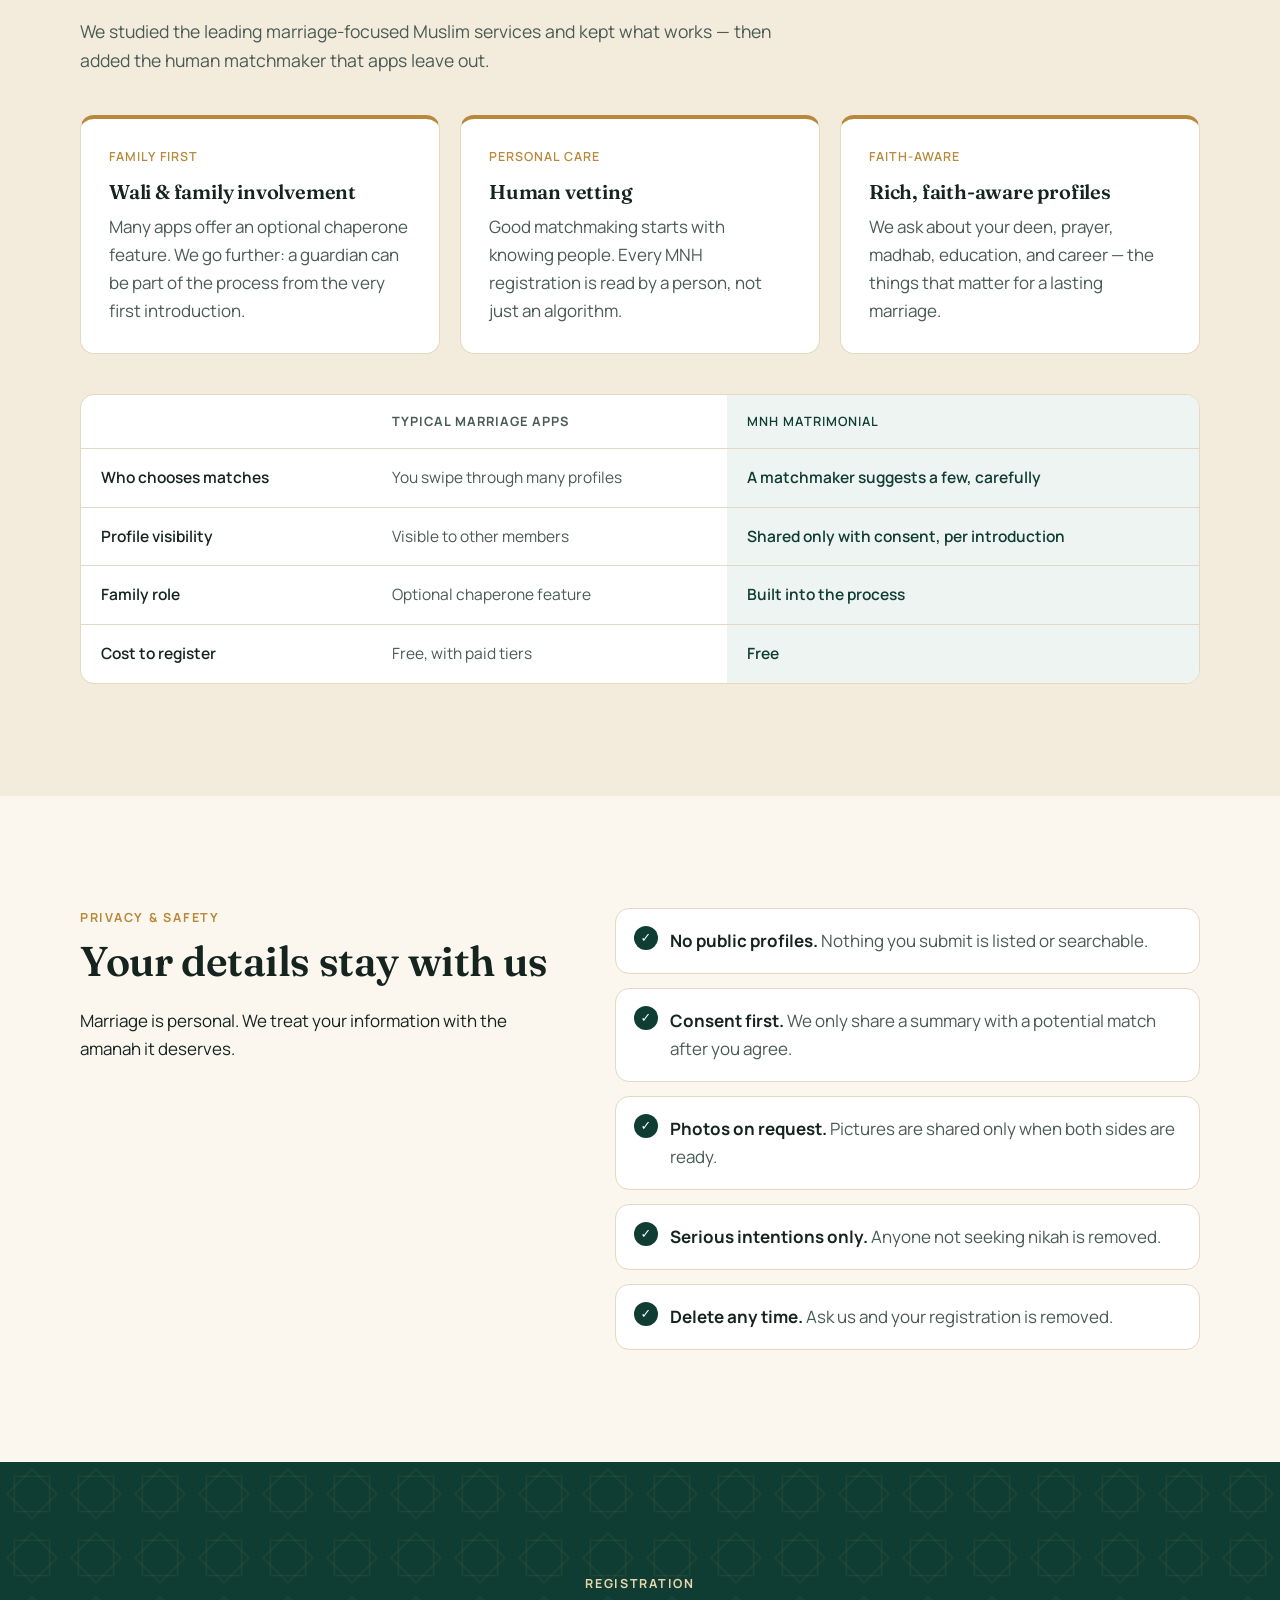
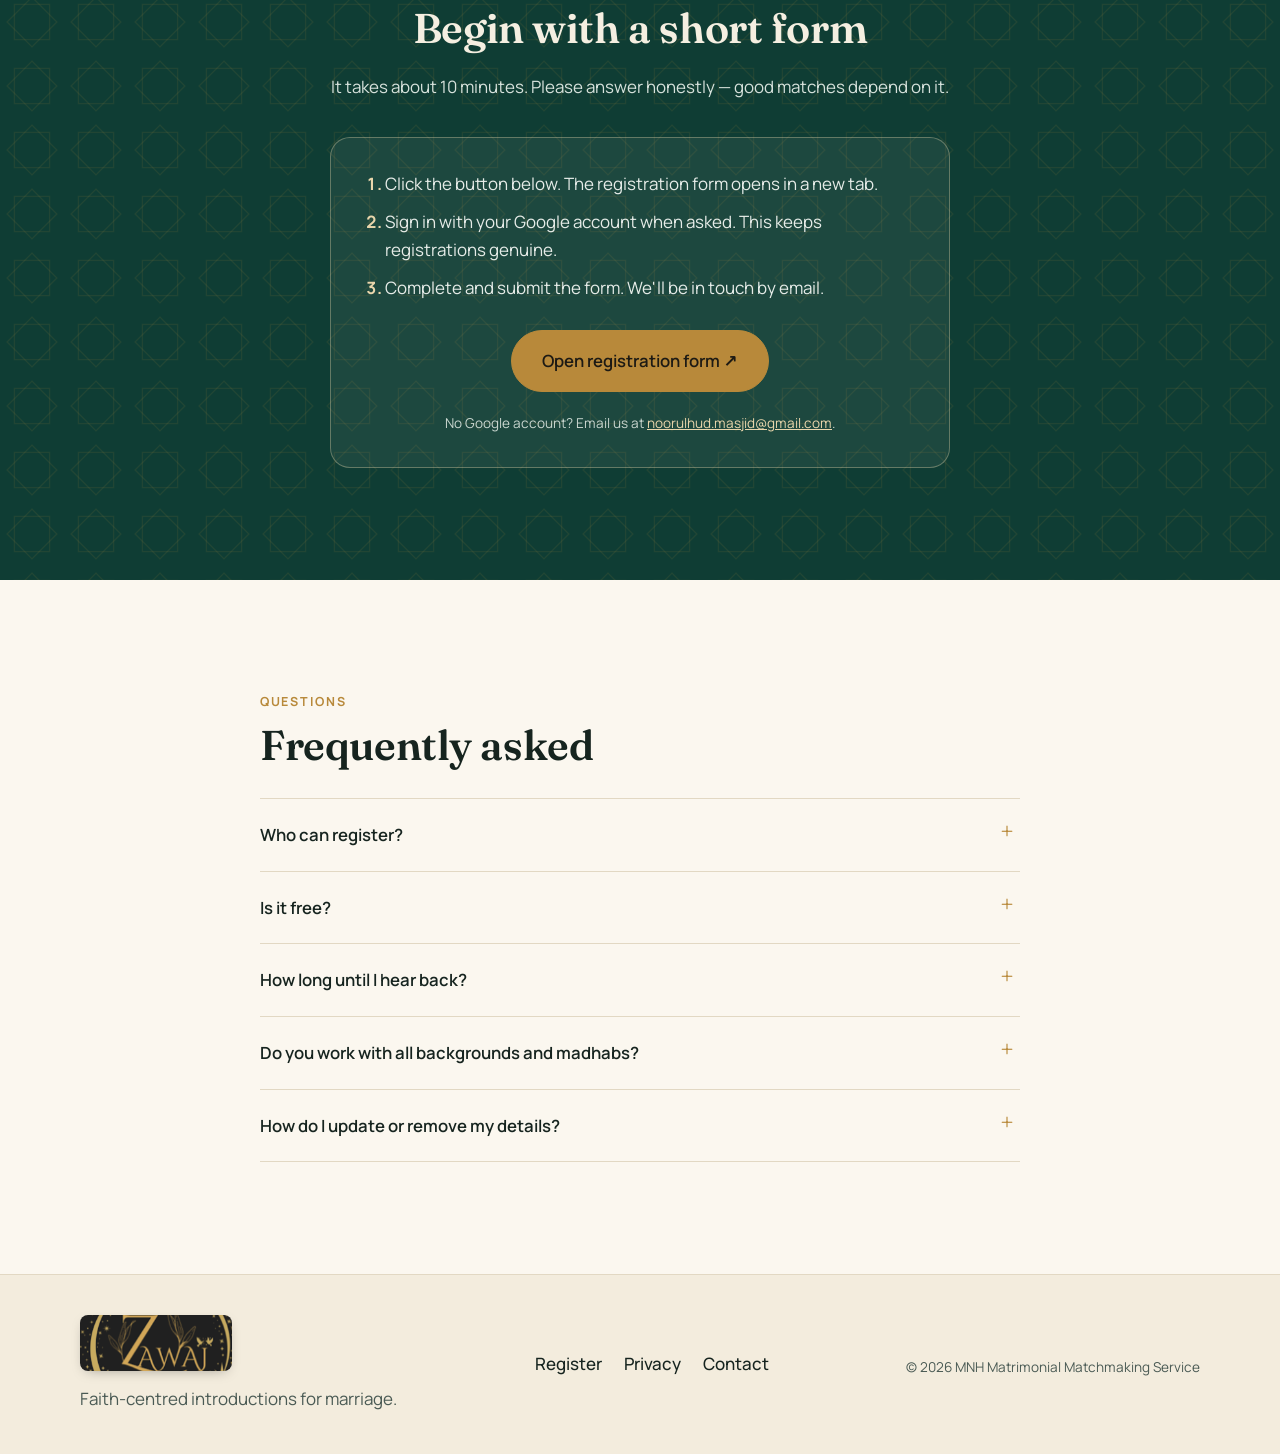
==== commit 814ef74f: "Remove reference to Salams Co-Authored-By: Claude Opus 5.5 <noreply@anthropic.com> Claude-Session: h" ====
--- a/index.html
+++ b/index.html
@@ -115,9 +115,9 @@
             <p>Good matchmaking starts with knowing people. Every MNH registration is read by a person, not just an algorithm.</p>
           </article>
           <article class="card">
-            <p class="card-tag">Inspired by Salams</p>
+            <p class="card-tag">Faith-aware</p>
             <h3>Rich, faith-aware profiles</h3>
-            <p>Salams profiles capture sect, prayer level, education, and career. We ask about the things that matter for a lasting marriage.</p>
+            <p>We ask about your deen, prayer, madhab, education, and career — the things that matter for a lasting marriage.</p>
           </article>
         </div>
 
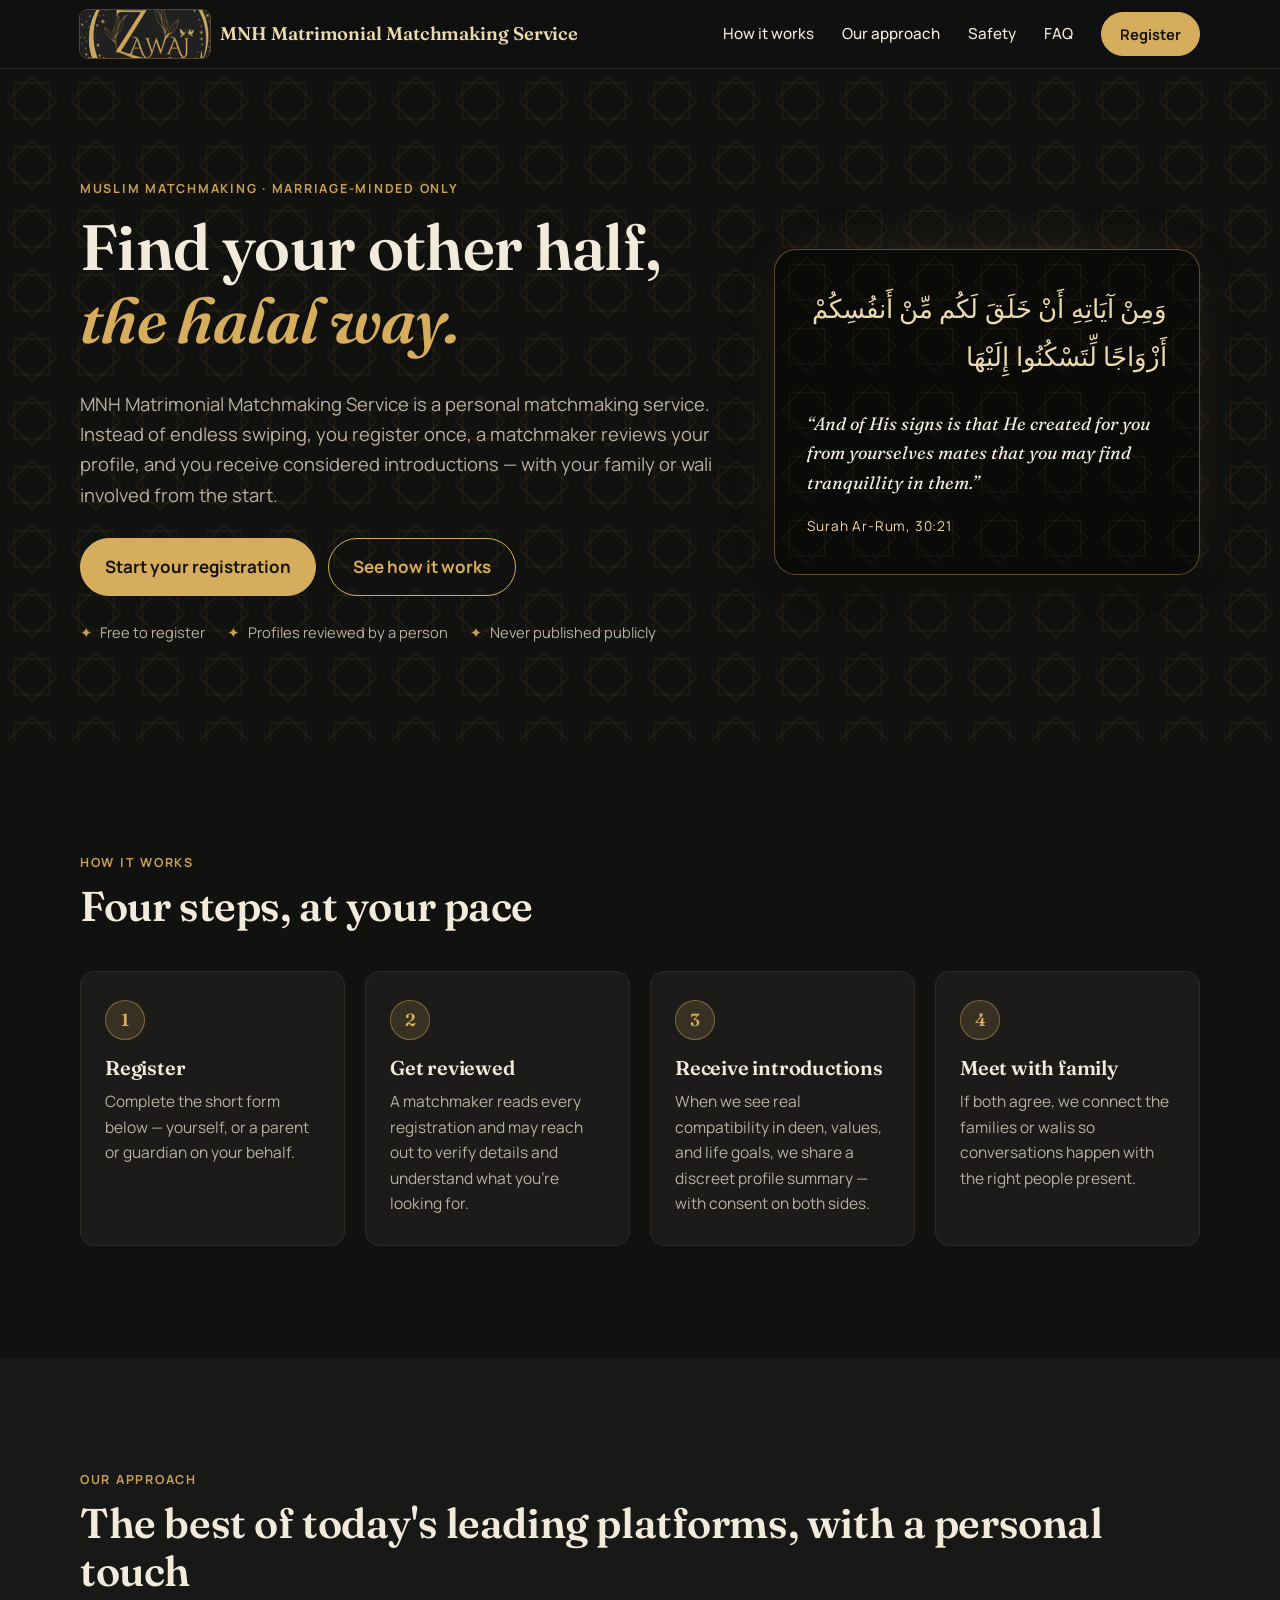
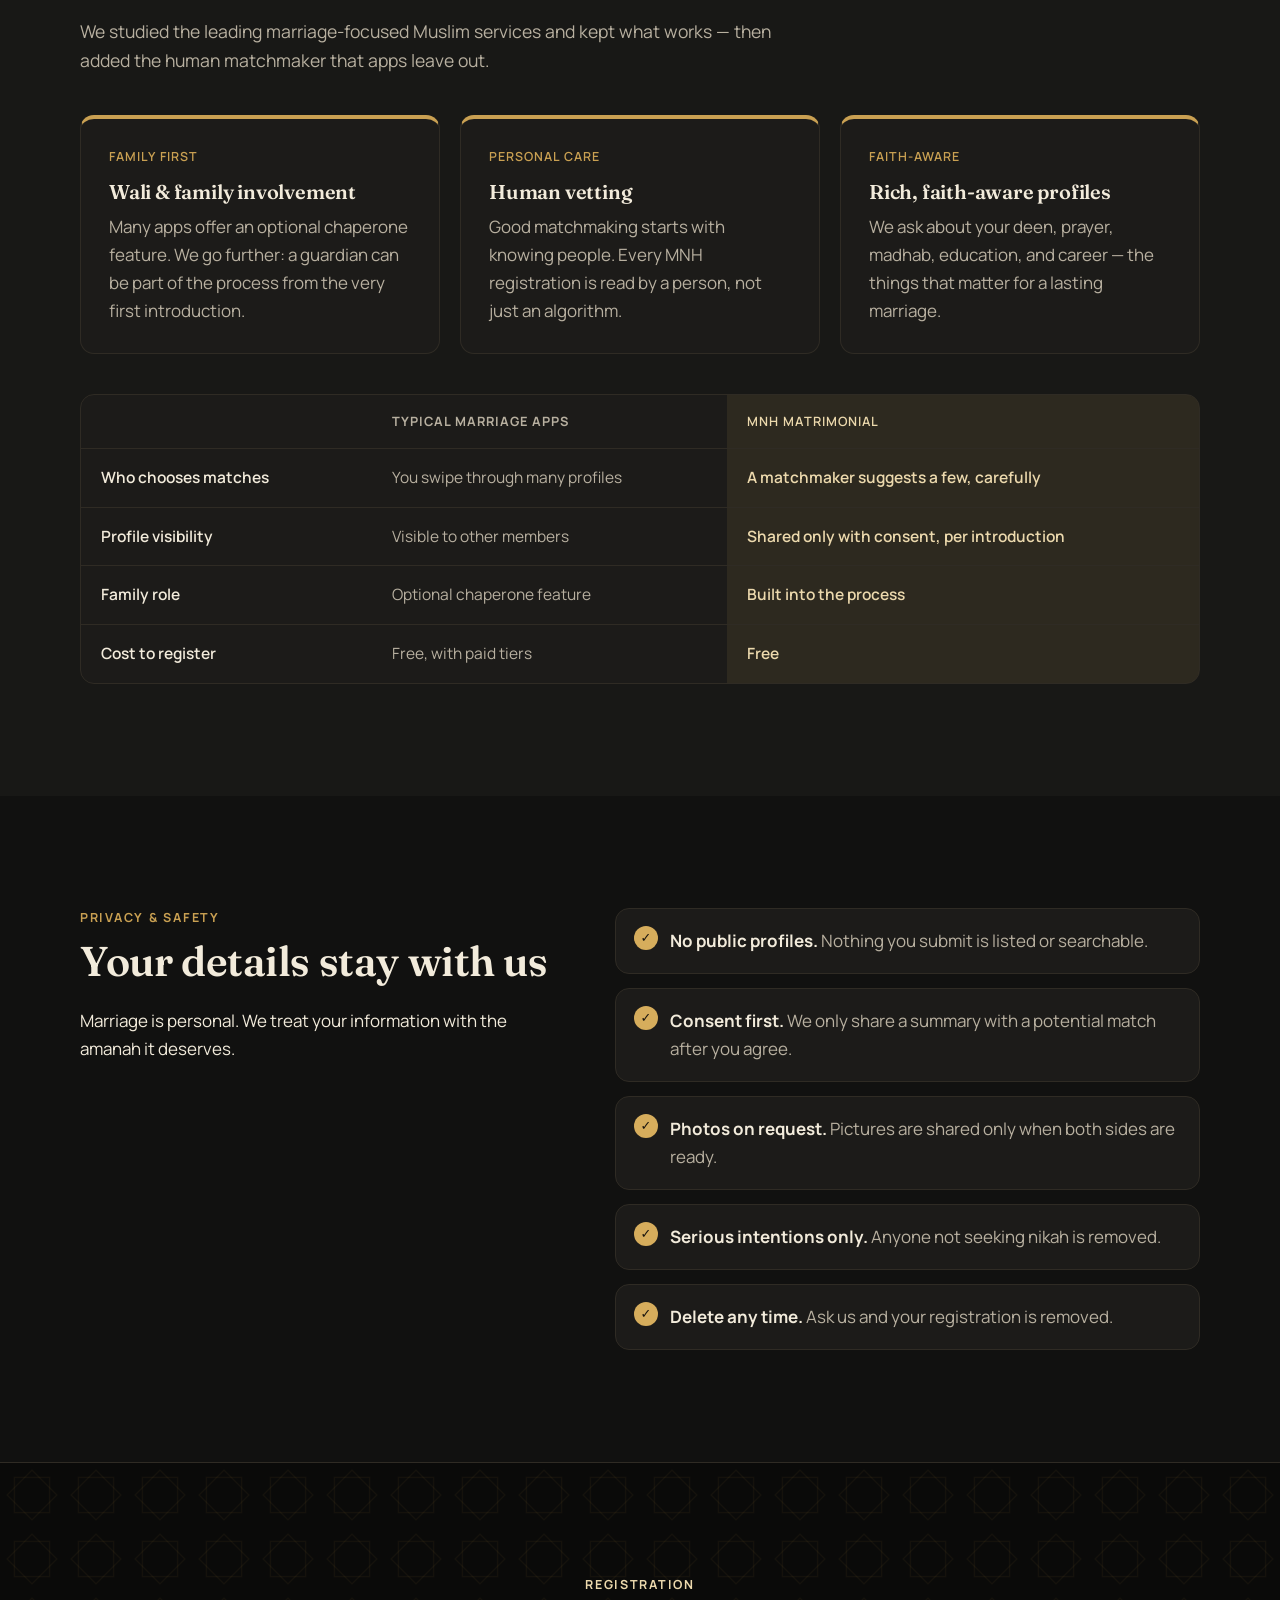
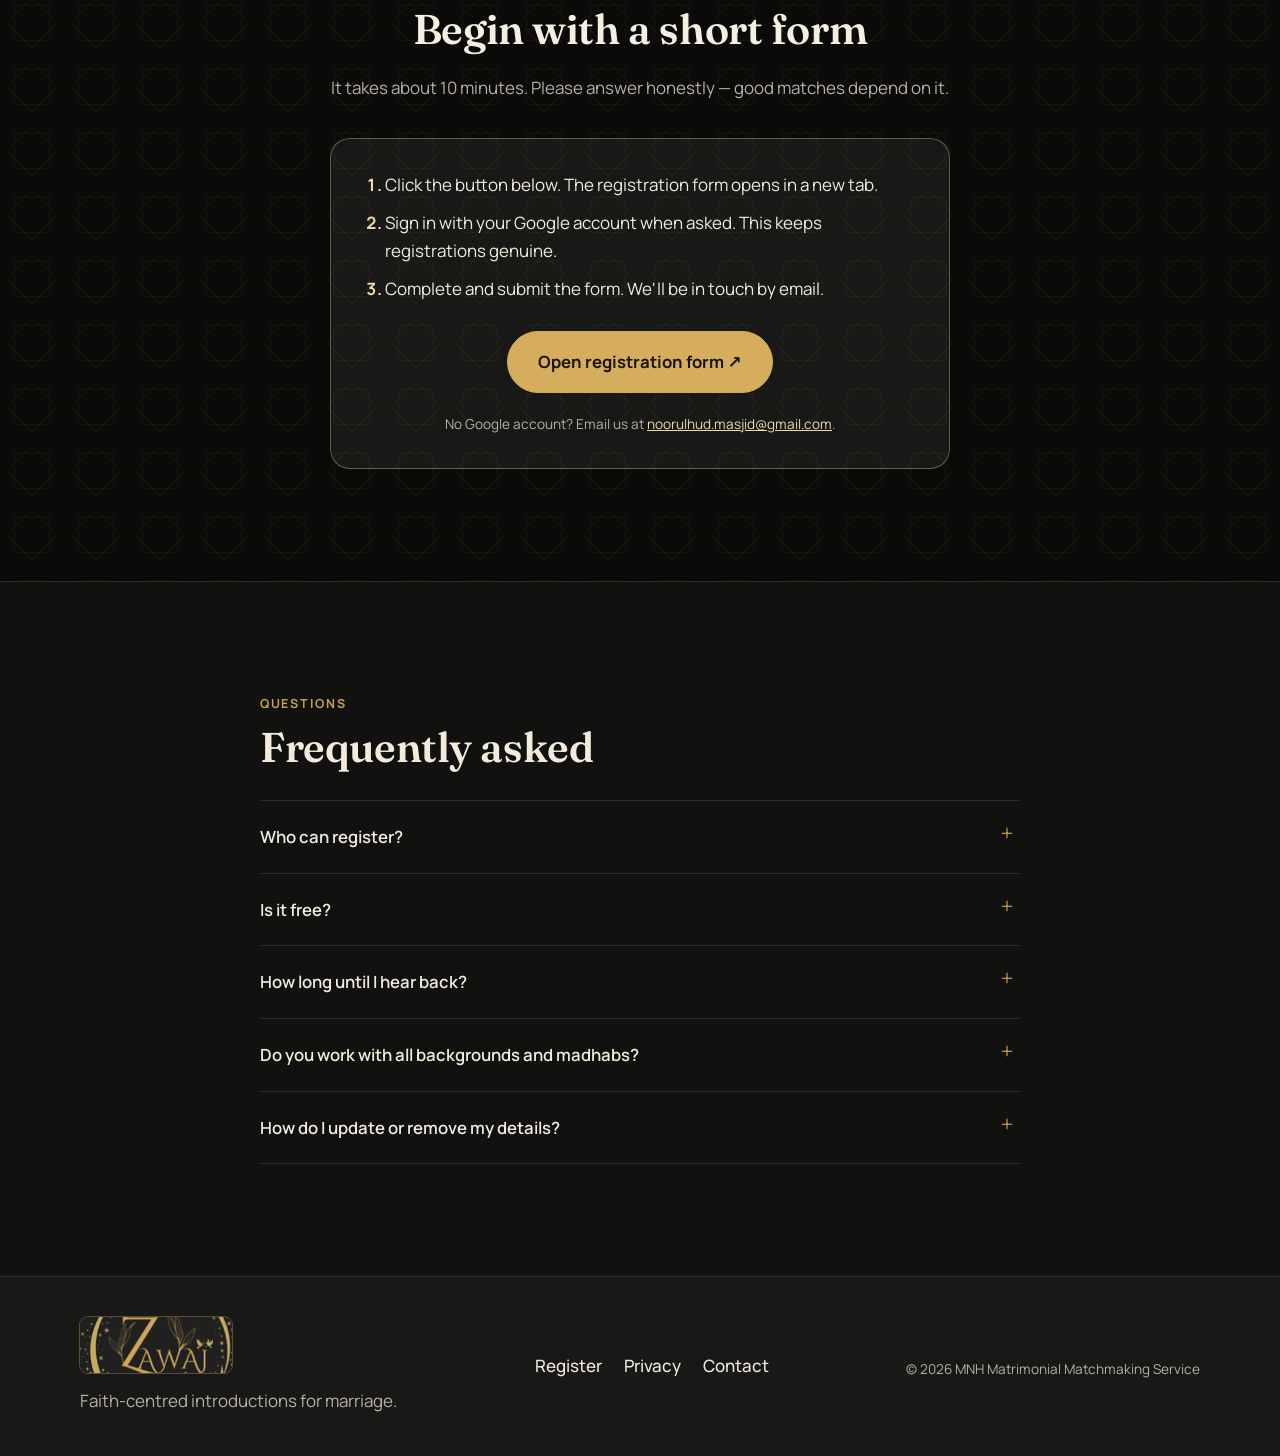
==== commit e520b451: "Switch site to black-and-gold dark theme Co-Authored-By: Claude Opus 5.5 <noreply@anthropic.com> Cla" ====
--- a/index.html
+++ b/index.html
@@ -8,7 +8,7 @@
   <meta property="og:title" content="MNH Matrimonial Matchmaking Service" />
   <meta property="og:description" content="Faith-centred, family-friendly introductions for marriage." />
   <meta property="og:type" content="website" />
-  <meta name="theme-color" content="#0f3d34" />
+  <meta name="theme-color" content="#111110" />
   <link rel="icon" href="assets/favicon-64.png" type="image/png" />
   <link rel="apple-touch-icon" href="assets/apple-touch-icon.png" />
   <meta property="og:image" content="assets/logo.png" />
--- a/assets/styles.css
+++ b/assets/styles.css
@@ -1,18 +1,22 @@
 :root {
-  --ink: #16241f;
-  --ink-soft: #4a5a54;
-  --paper: #fbf7ef;
-  --paper-2: #f3ecdd;
-  --line: #e2d8c3;
-  --emerald: #0f3d34;
-  --emerald-2: #175a4c;
-  --gold: #b8893a;
-  --gold-soft: #e9d6ac;
-  --white: #fff;
+  color-scheme: dark;
+  --ink: #f2ebdb;
+  --ink-soft: #b8b0a0;
+  --paper: #111110;
+  --paper-2: #181816;
+  --line: #2f2b24;
+  --surface: #1c1b19;
+  --accent: #d6ad5c;        /* gold used for text, links and buttons */
+  --accent-2: #e4c27e;
+  --on-accent: #17140e;     /* text on gold */
+  --deep: #0a0a09;          /* deepest panels */
+  --gold: #c9a052;
+  --gold-soft: #ecd9ad;
+  --white: var(--surface);
   --radius: 14px;
   --serif: "Fraunces", Georgia, serif;
   --sans: "Manrope", system-ui, -apple-system, "Segoe UI", sans-serif;
-  --pattern: url("data:image/svg+xml,%3Csvg xmlns='http://www.w3.org/2000/svg' width='64' height='64' viewBox='0 0 40 40'%3E%3Cg fill='none' stroke='%23b8893a' stroke-opacity='.18' stroke-width='.8'%3E%3Crect x='9' y='9' width='22' height='22'/%3E%3Crect x='9' y='9' width='22' height='22' transform='rotate(45 20 20)'/%3E%3C/g%3E%3C/svg%3E");
+  --pattern: url("data:image/svg+xml,%3Csvg xmlns='http://www.w3.org/2000/svg' width='64' height='64' viewBox='0 0 40 40'%3E%3Cg fill='none' stroke='%23b8893a' stroke-opacity='.11' stroke-width='.8'%3E%3Crect x='9' y='9' width='22' height='22'/%3E%3Crect x='9' y='9' width='22' height='22' transform='rotate(45 20 20)'/%3E%3C/g%3E%3C/svg%3E");
 }
 
 *, *::before, *::after { box-sizing: border-box; }
@@ -25,7 +29,7 @@
   -webkit-font-smoothing: antialiased;
 }
 img, svg, iframe { display: block; max-width: 100%; }
-a { color: var(--emerald-2); }
+a { color: var(--accent); }
 h1, h2, h3 { font-family: var(--serif); font-weight: 600; line-height: 1.15; margin: 0 0 .5em; letter-spacing: -.01em; }
 h1 { font-size: clamp(2.4rem, 5.5vw, 4rem); }
 h2 { font-size: clamp(1.8rem, 3.6vw, 2.6rem); }
@@ -34,7 +38,7 @@
 
 .wrap { width: min(1120px, 100% - 32px); margin-inline: auto; }
 .narrow { width: min(760px, 100% - 32px); }
-.skip { position: absolute; left: -999px; top: 8px; background: var(--emerald); color: #fff; padding: 8px 14px; border-radius: 8px; z-index: 100; }
+.skip { position: absolute; left: -999px; top: 8px; background: var(--accent); color: var(--on-accent); padding: 8px 14px; border-radius: 8px; z-index: 100; }
 .skip:focus { left: 8px; }
 .eyebrow { font-size: .78rem; font-weight: 700; letter-spacing: .14em; text-transform: uppercase; color: var(--gold); margin-bottom: .8em; }
 .muted { color: var(--ink-soft); }
@@ -44,30 +48,30 @@
 .btn {
   display: inline-flex; align-items: center; justify-content: center;
   padding: 14px 24px; border-radius: 999px;
-  background: var(--emerald); color: #fff; text-decoration: none;
-  font-weight: 600; border: 1.5px solid var(--emerald);
+  background: var(--accent); color: var(--on-accent); text-decoration: none;
+  font-weight: 700; border: 1.5px solid var(--accent);
   transition: background .2s, transform .2s;
 }
-.btn:hover { background: var(--emerald-2); transform: translateY(-1px); }
+.btn:hover { background: var(--accent-2); border-color: var(--accent-2); transform: translateY(-1px); }
 .btn:focus-visible, a:focus-visible, button:focus-visible, summary:focus-visible { outline: 3px solid var(--gold); outline-offset: 3px; }
-.btn-ghost { background: transparent; color: var(--emerald); }
-.btn-ghost:hover { background: var(--paper-2); }
+.btn-ghost { background: transparent; color: var(--accent); }
+.btn-ghost:hover { background: rgba(214,173,92,.1); }
 .btn-sm { padding: 9px 18px; font-size: .92rem; }
 
 /* Nav */
-.nav { position: sticky; top: 0; z-index: 50; background: rgba(251,247,239,.92); backdrop-filter: blur(10px); border-bottom: 1px solid var(--line); }
+.nav { position: sticky; top: 0; z-index: 50; background: rgba(17,17,16,.88); backdrop-filter: blur(10px); border-bottom: 1px solid var(--line); }
 .nav-inner { display: flex; align-items: center; justify-content: space-between; height: 68px; }
-.brand { display: inline-flex; align-items: center; gap: 10px; text-decoration: none; color: var(--emerald); font: 600 1.45rem var(--serif); }
+.brand { display: inline-flex; align-items: center; gap: 10px; text-decoration: none; color: var(--accent); font: 600 1.45rem var(--serif); }
 .brand svg { width: 30px; height: 30px; color: var(--gold); }
-.brand .logo { height: 48px; width: auto; border-radius: 8px; box-shadow: 0 4px 14px -6px rgba(0,0,0,.4); }
+.brand .logo { height: 48px; width: auto; border-radius: 8px; box-shadow: 0 0 0 1px rgba(214,173,92,.35); }
 .footer .brand .logo { height: 56px; }
-.brand-name { font: 600 1.15rem/1.15 var(--serif); color: var(--emerald); letter-spacing: -.005em; }
+.brand-name { font: 600 1.15rem/1.15 var(--serif); color: var(--gold-soft); letter-spacing: -.005em; }
 .brand-br { display: none; }
 @media (max-width: 1080px) { .brand-br { display: inline; } .brand-name { font-size: 1rem; } }
 @media (max-width: 420px) { .brand { gap: 8px; } .brand .logo { height: 40px; } .brand-name { font-size: .88rem; } }
 .nav-links { display: flex; align-items: center; gap: 28px; }
 .nav-links a:not(.btn) { color: var(--ink); text-decoration: none; font-weight: 500; font-size: .95rem; }
-.nav-links a:not(.btn):hover { color: var(--emerald-2); }
+.nav-links a:not(.btn):hover { color: var(--accent); }
 .nav-toggle { display: none; background: none; border: 0; width: 44px; height: 44px; padding: 10px; cursor: pointer; }
 .nav-toggle span { display: block; height: 2px; background: var(--ink); margin: 6px 0; transition: transform .2s; }
 .nav-toggle[aria-expanded="true"] span:first-child { transform: translateY(4px) rotate(45deg); }
@@ -76,15 +80,16 @@
 /* Hero */
 .hero { padding: clamp(56px, 9vw, 110px) 0 clamp(56px, 8vw, 96px); background: var(--pattern), var(--paper); }
 .hero-grid { display: grid; grid-template-columns: 1.2fr .8fr; gap: 56px; align-items: center; }
-.hero h1 em { font-style: italic; color: var(--emerald-2); }
+.hero h1 em { font-style: italic; color: var(--accent); }
 .lede { font-size: 1.15rem; color: var(--ink-soft); max-width: 36em; }
 .cta-row { display: flex; flex-wrap: wrap; gap: 12px; margin: 28px 0 24px; }
 .hero-points { list-style: none; padding: 0; margin: 0; display: flex; flex-wrap: wrap; gap: 10px 22px; font-size: .92rem; color: var(--ink-soft); }
 .hero-points li::before { content: "✦"; color: var(--gold); margin-right: 8px; }
 .hero-card {
   margin: 0; padding: 36px 32px; border-radius: 22px;
-  background: var(--emerald); color: #f5efe1;
-  box-shadow: 0 24px 60px -24px rgba(15,61,52,.55);
+  background: var(--deep); color: #f5efe1;
+  border: 1px solid rgba(214,173,92,.4);
+  box-shadow: 0 24px 60px -24px rgba(0,0,0,.8), 0 0 60px -30px rgba(214,173,92,.35);
   position: relative; overflow: hidden;
 }
 .hero-card::after { content: ""; position: absolute; inset: 0; background: var(--pattern); opacity: .7; pointer-events: none; }
@@ -100,7 +105,7 @@
 
 .steps { list-style: none; padding: 0; margin: 40px 0 0; display: grid; grid-template-columns: repeat(4, 1fr); gap: 20px; counter-reset: s; }
 .steps li { background: var(--white); border: 1px solid var(--line); border-radius: var(--radius); padding: 28px 24px; }
-.step-n { display: inline-grid; place-items: center; width: 40px; height: 40px; border-radius: 50%; background: var(--gold-soft); color: var(--emerald); font: 600 1.1rem var(--serif); margin-bottom: 16px; }
+.step-n { display: inline-grid; place-items: center; width: 40px; height: 40px; border-radius: 50%; background: rgba(214,173,92,.15); color: var(--accent); border: 1px solid rgba(214,173,92,.45); font: 600 1.1rem var(--serif); margin-bottom: 16px; }
 .steps p { color: var(--ink-soft); font-size: .97rem; margin: 0; }
 
 .cards { display: grid; grid-template-columns: repeat(3, 1fr); gap: 20px; }
@@ -115,33 +120,33 @@
 .compare thead th { font-size: .8rem; text-transform: uppercase; letter-spacing: .08em; color: var(--ink-soft); }
 .compare tbody th { font-weight: 600; width: 26%; }
 .compare td { color: var(--ink-soft); }
-.compare .us { background: #eef4f1; color: var(--emerald); font-weight: 600; }
+.compare .us { background: rgba(214,173,92,.09); color: var(--gold-soft); font-weight: 600; }
 
 .split { display: grid; grid-template-columns: .9fr 1.1fr; gap: 56px; align-items: start; }
 .checks { list-style: none; padding: 0; margin: 0; display: grid; gap: 14px; }
 .checks li { padding: 18px 20px 18px 54px; background: var(--white); border: 1px solid var(--line); border-radius: var(--radius); position: relative; color: var(--ink-soft); }
-.checks li::before { content: "✓"; position: absolute; left: 18px; top: 17px; width: 24px; height: 24px; border-radius: 50%; background: var(--emerald); color: #fff; display: grid; place-items: center; font-size: .8rem; font-weight: 700; }
+.checks li::before { content: "✓"; position: absolute; left: 18px; top: 17px; width: 24px; height: 24px; border-radius: 50%; background: var(--accent); color: var(--on-accent); display: grid; place-items: center; font-size: .8rem; font-weight: 700; }
 .checks strong { color: var(--ink); }
 
 /* Register */
-.section-dark { background: var(--emerald); color: #f5efe1; position: relative; }
+.section-dark { background: var(--deep); border-block: 1px solid var(--line); color: #f5efe1; position: relative; }
 .section-dark::before { content: ""; position: absolute; inset: 0; background: var(--pattern); opacity: .6; pointer-events: none; }
 .section-dark .wrap { position: relative; }
 .section-dark .eyebrow { color: var(--gold-soft); }
 .register-head { text-align: center; max-width: 620px; margin: 0 auto 36px; }
-.register-head p:last-child { color: #d7e2dc; }
-.form-shell { position: relative; max-width: 780px; margin: 0 auto; background: var(--white); border-radius: 20px; overflow: hidden; box-shadow: 0 30px 70px -30px rgba(0,0,0,.5); min-height: 420px; }
+.register-head p:last-child { color: var(--ink-soft); }
+.form-shell { position: relative; max-width: 780px; margin: 0 auto; background: #fff; border-radius: 20px; overflow: hidden; box-shadow: 0 30px 70px -30px rgba(0,0,0,.5); min-height: 420px; }
 .form-shell iframe { width: 100%; border: 0; height: 1600px; }
 .form-loading { position: absolute; inset: 0; display: grid; place-items: center; color: var(--ink-soft); }
 [hidden] { display: none !important; }
 .form-launch { max-width: 620px; margin: 0 auto; background: rgba(255,255,255,.06); border: 1px solid rgba(233,214,172,.35); border-radius: 20px; padding: 32px; text-align: center; }
-.launch-steps { text-align: left; margin: 0 0 28px; padding-left: 1.3em; color: #e6ece8; display: grid; gap: 10px; }
+.launch-steps { text-align: left; margin: 0 0 28px; padding-left: 1.3em; color: var(--ink); display: grid; gap: 10px; }
 .launch-steps li::marker { color: var(--gold-soft); font-weight: 700; }
-.btn-gold { background: var(--gold); border-color: var(--gold); color: #1d1a14; font-size: 1.05rem; padding: 16px 30px; }
-.btn-gold:hover { background: #c99a48; }
-.form-launch .small { margin: 20px 0 0; color: #c9d6cf; }
+.btn-gold { background: var(--accent); border-color: var(--accent); color: var(--on-accent); font-size: 1.05rem; padding: 16px 30px; }
+.btn-gold:hover { background: var(--accent-2); }
+.form-launch .small { margin: 20px 0 0; color: var(--ink-soft); }
 .form-launch a[data-contact] { color: var(--gold-soft); }
-.form-fallback { text-align: center; margin-top: 20px; color: #d7e2dc; font-size: .95rem; }
+.form-fallback { text-align: center; margin-top: 20px; color: var(--ink-soft); font-size: .95rem; }
 .form-fallback a { color: var(--gold-soft); }
 
 /* FAQ */
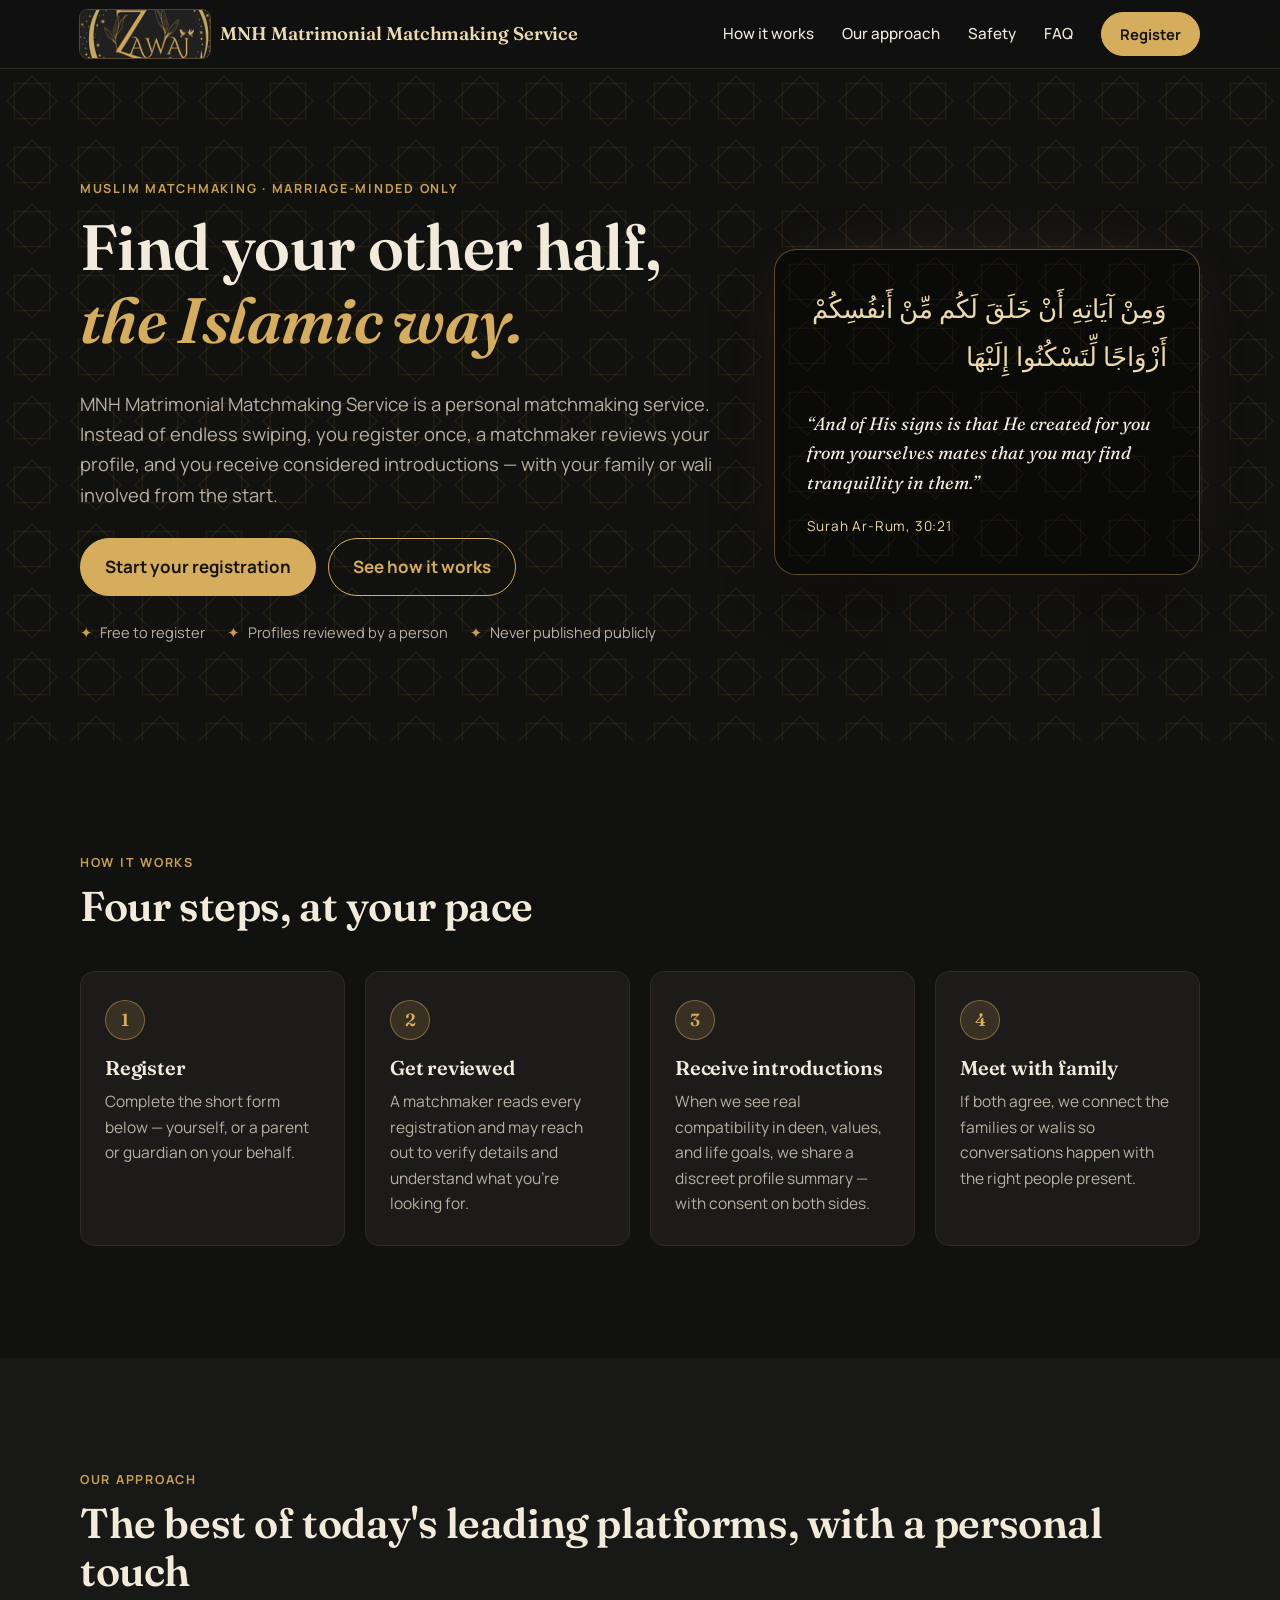
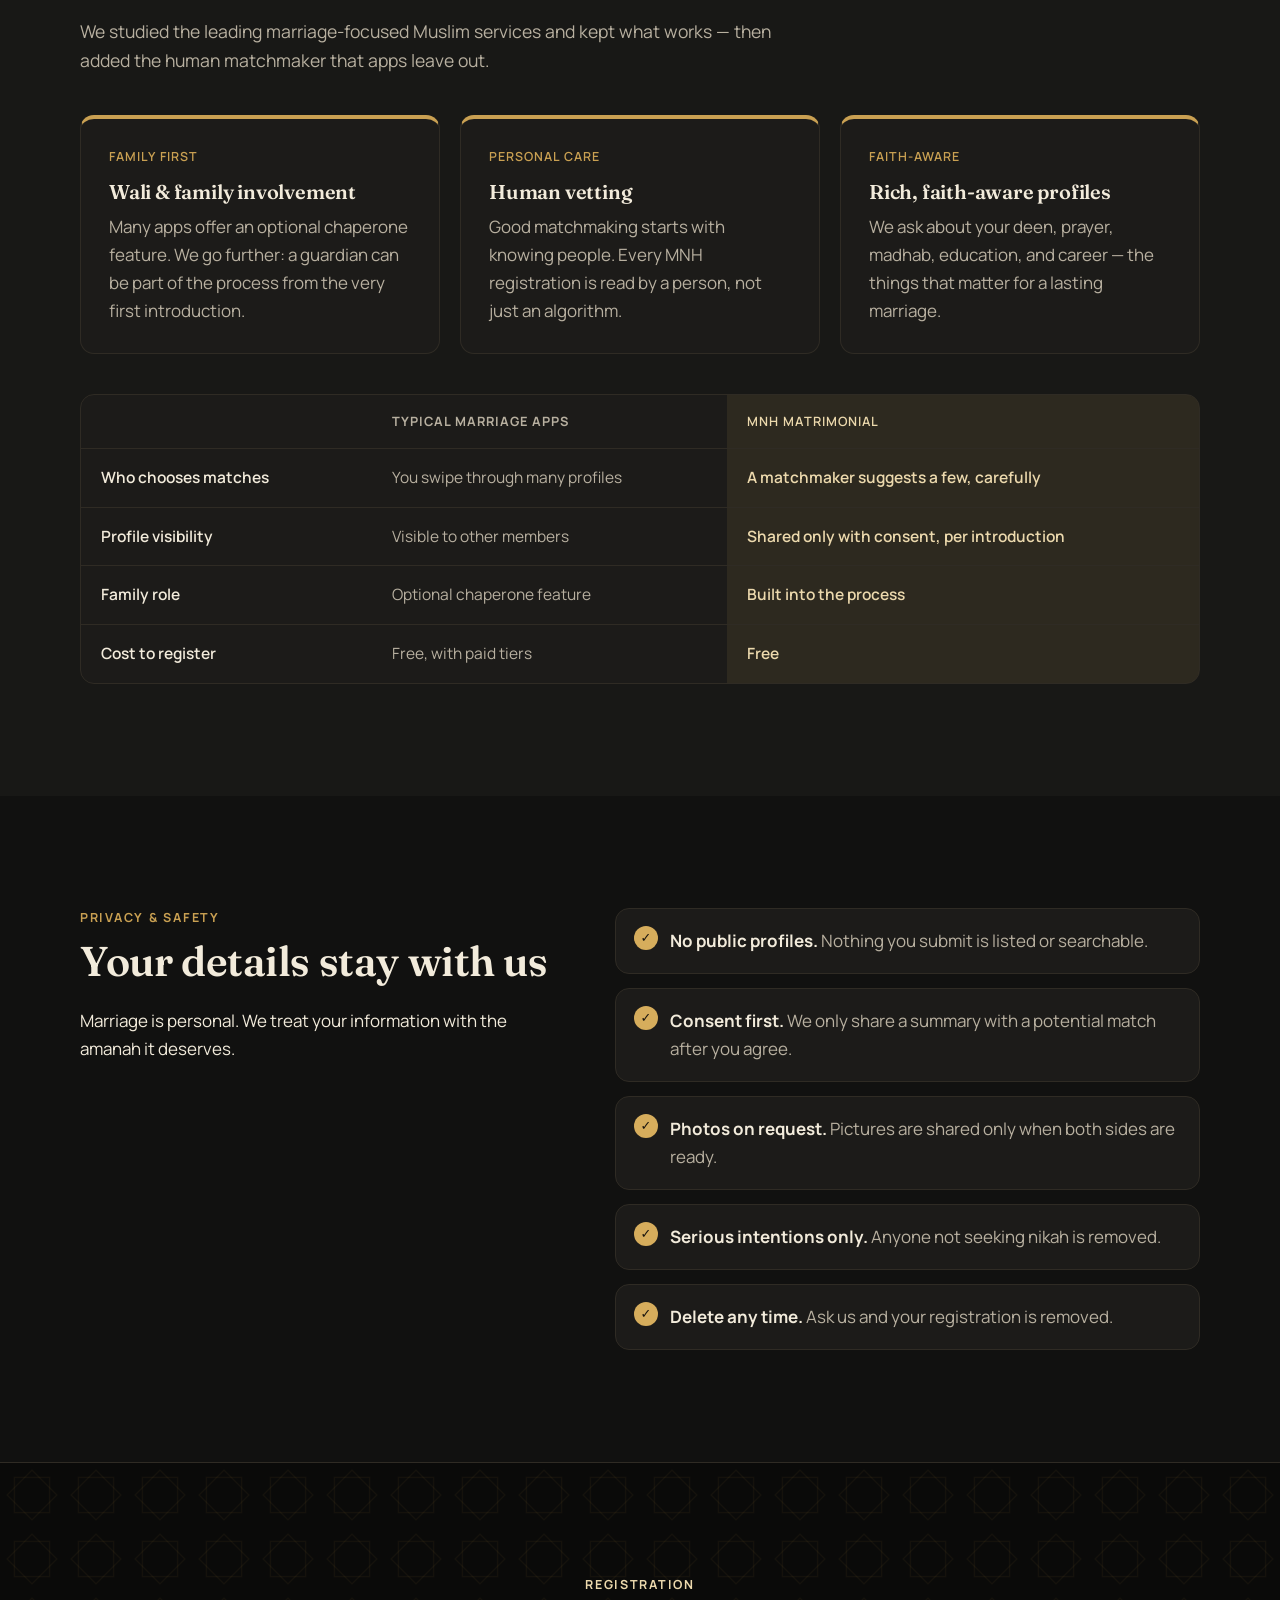
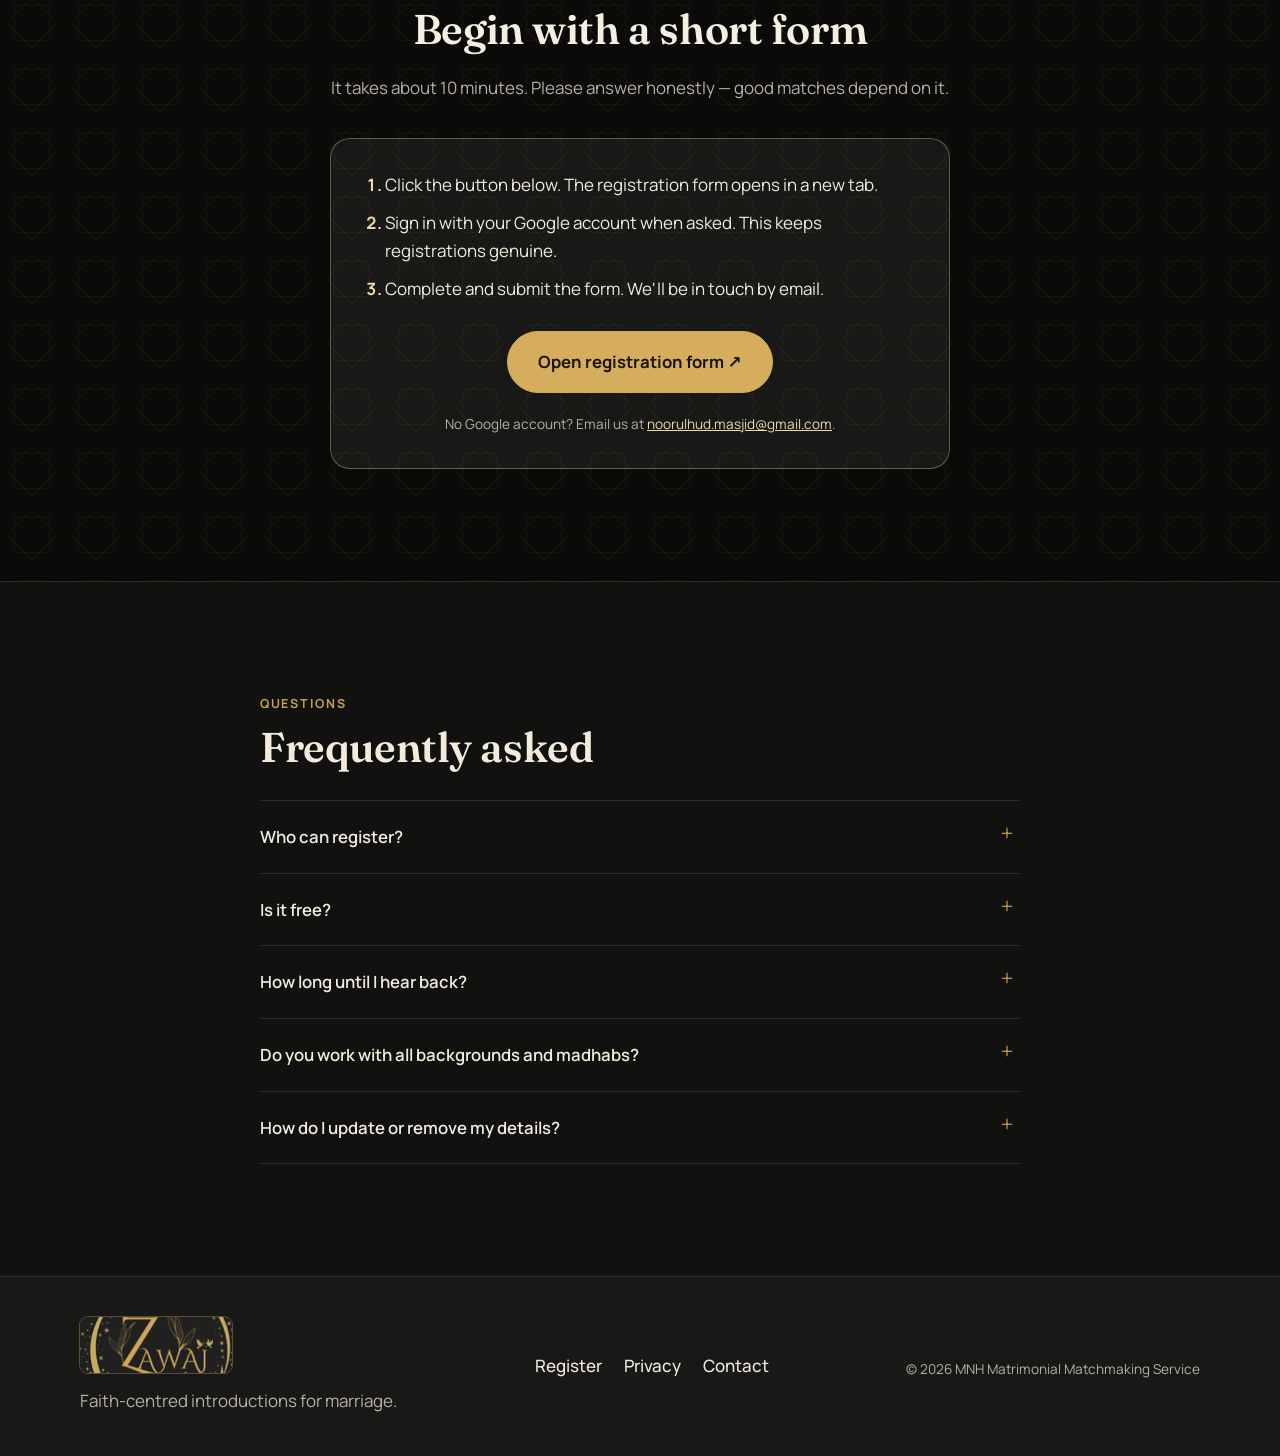
==== commit 19c3bb6d: "Change headline to 'the Islamic way' Co-Authored-By: Claude Opus 5.5 <noreply@anthropic.com> Claude-" ====
--- a/index.html
+++ b/index.html
@@ -15,7 +15,7 @@
   <link rel="preconnect" href="https://fonts.googleapis.com" />
   <link rel="preconnect" href="https://fonts.gstatic.com" crossorigin />
   <link href="https://fonts.googleapis.com/css2?family=Fraunces:opsz,wght@9..144,400;9..144,600&family=Manrope:wght@400;500;600;700&display=swap" rel="stylesheet" />
-  <link rel="stylesheet" href="assets/styles.css" />
+  <link rel="stylesheet" href="assets/styles.css?v=2" />
 </head>
 <body>
   <a class="skip" href="#main">Skip to content</a>
@@ -45,7 +45,7 @@
       <div class="wrap hero-grid">
         <div class="hero-copy">
           <p class="eyebrow">Muslim matchmaking · Marriage-minded only</p>
-          <h1>Find your other half, <em>the halal way.</em></h1>
+          <h1>Find your other half, <em>the Islamic way.</em></h1>
           <p class="lede">MNH Matrimonial Matchmaking Service is a personal matchmaking service. Instead of endless swiping, you register once, a matchmaker reviews your profile, and you receive considered introductions — with your family or wali involved from the start.</p>
           <div class="cta-row">
             <a class="btn" href="#register">Start your registration</a>
@@ -240,7 +240,7 @@
     </symbol>
   </svg>
 
-  <script src="assets/config.js"></script>
-  <script src="assets/main.js"></script>
+  <script src="assets/config.js?v=2"></script>
+  <script src="assets/main.js?v=2"></script>
 </body>
 </html>
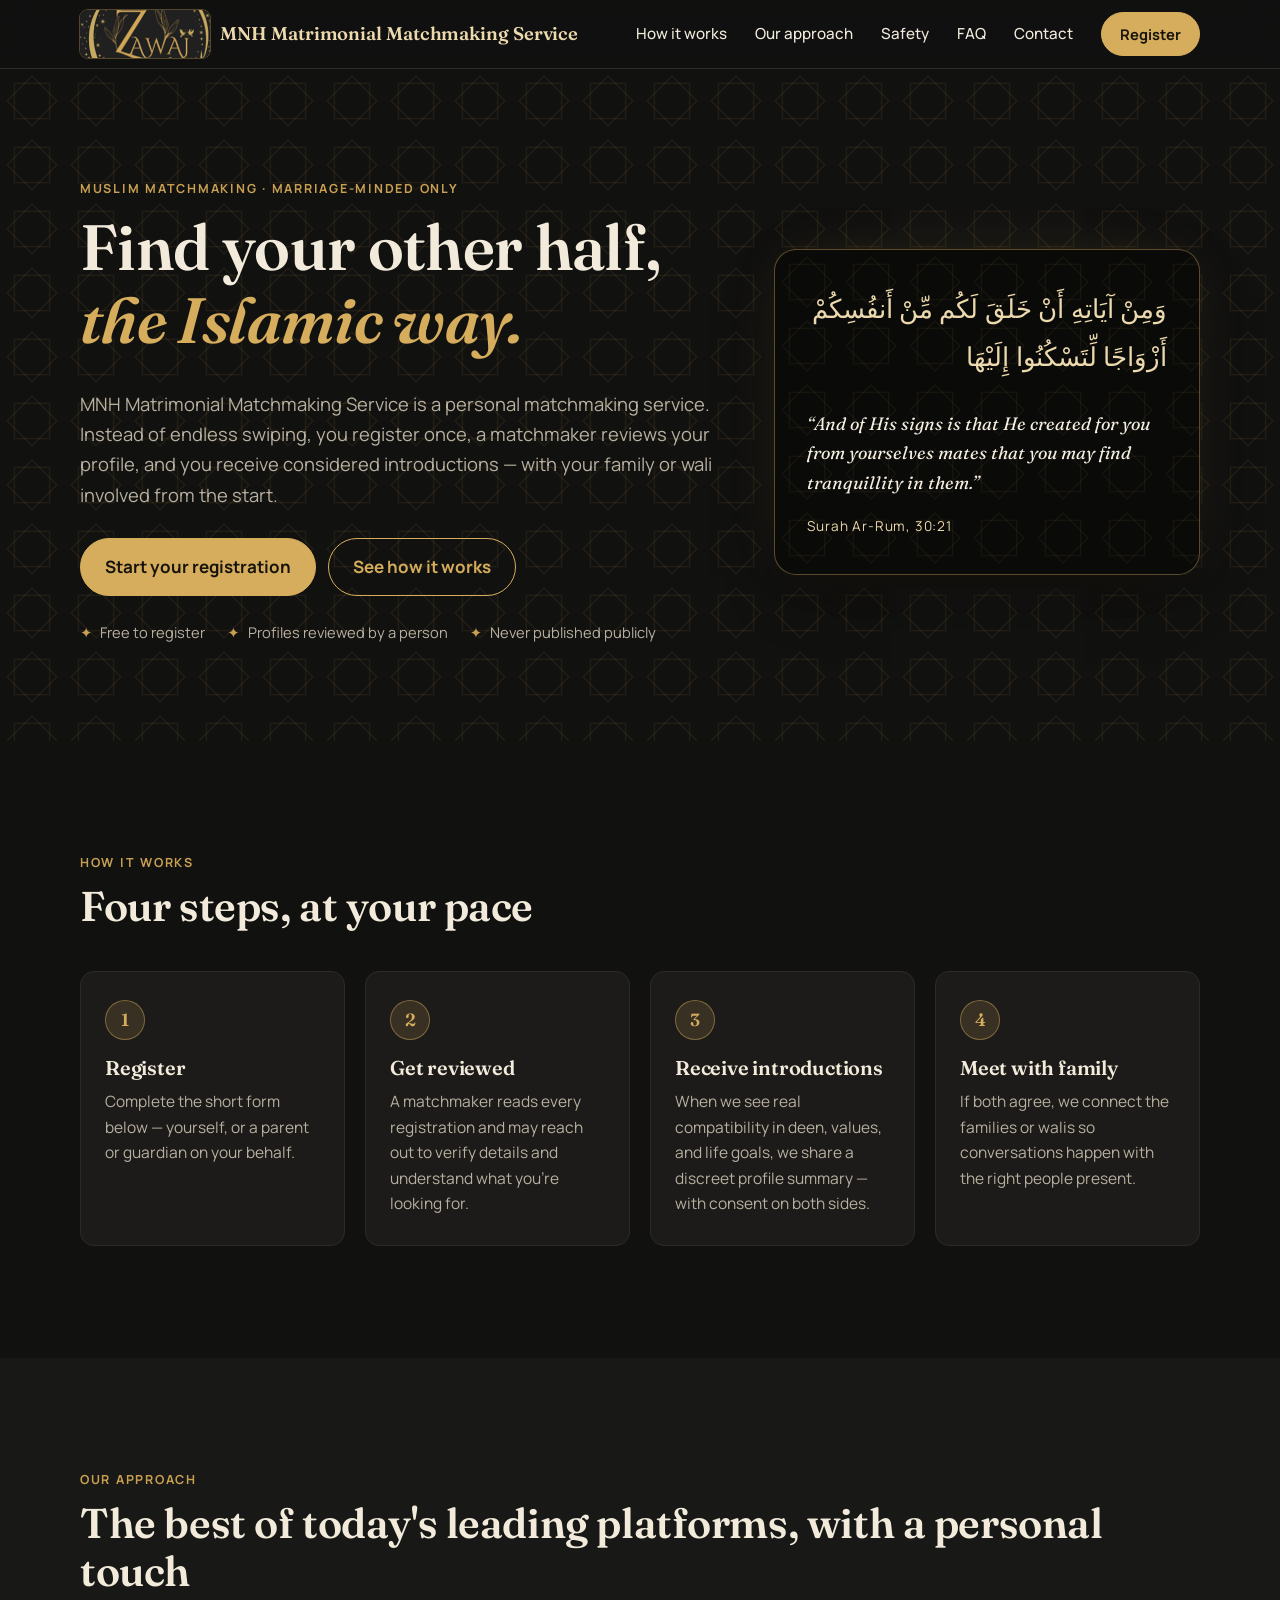
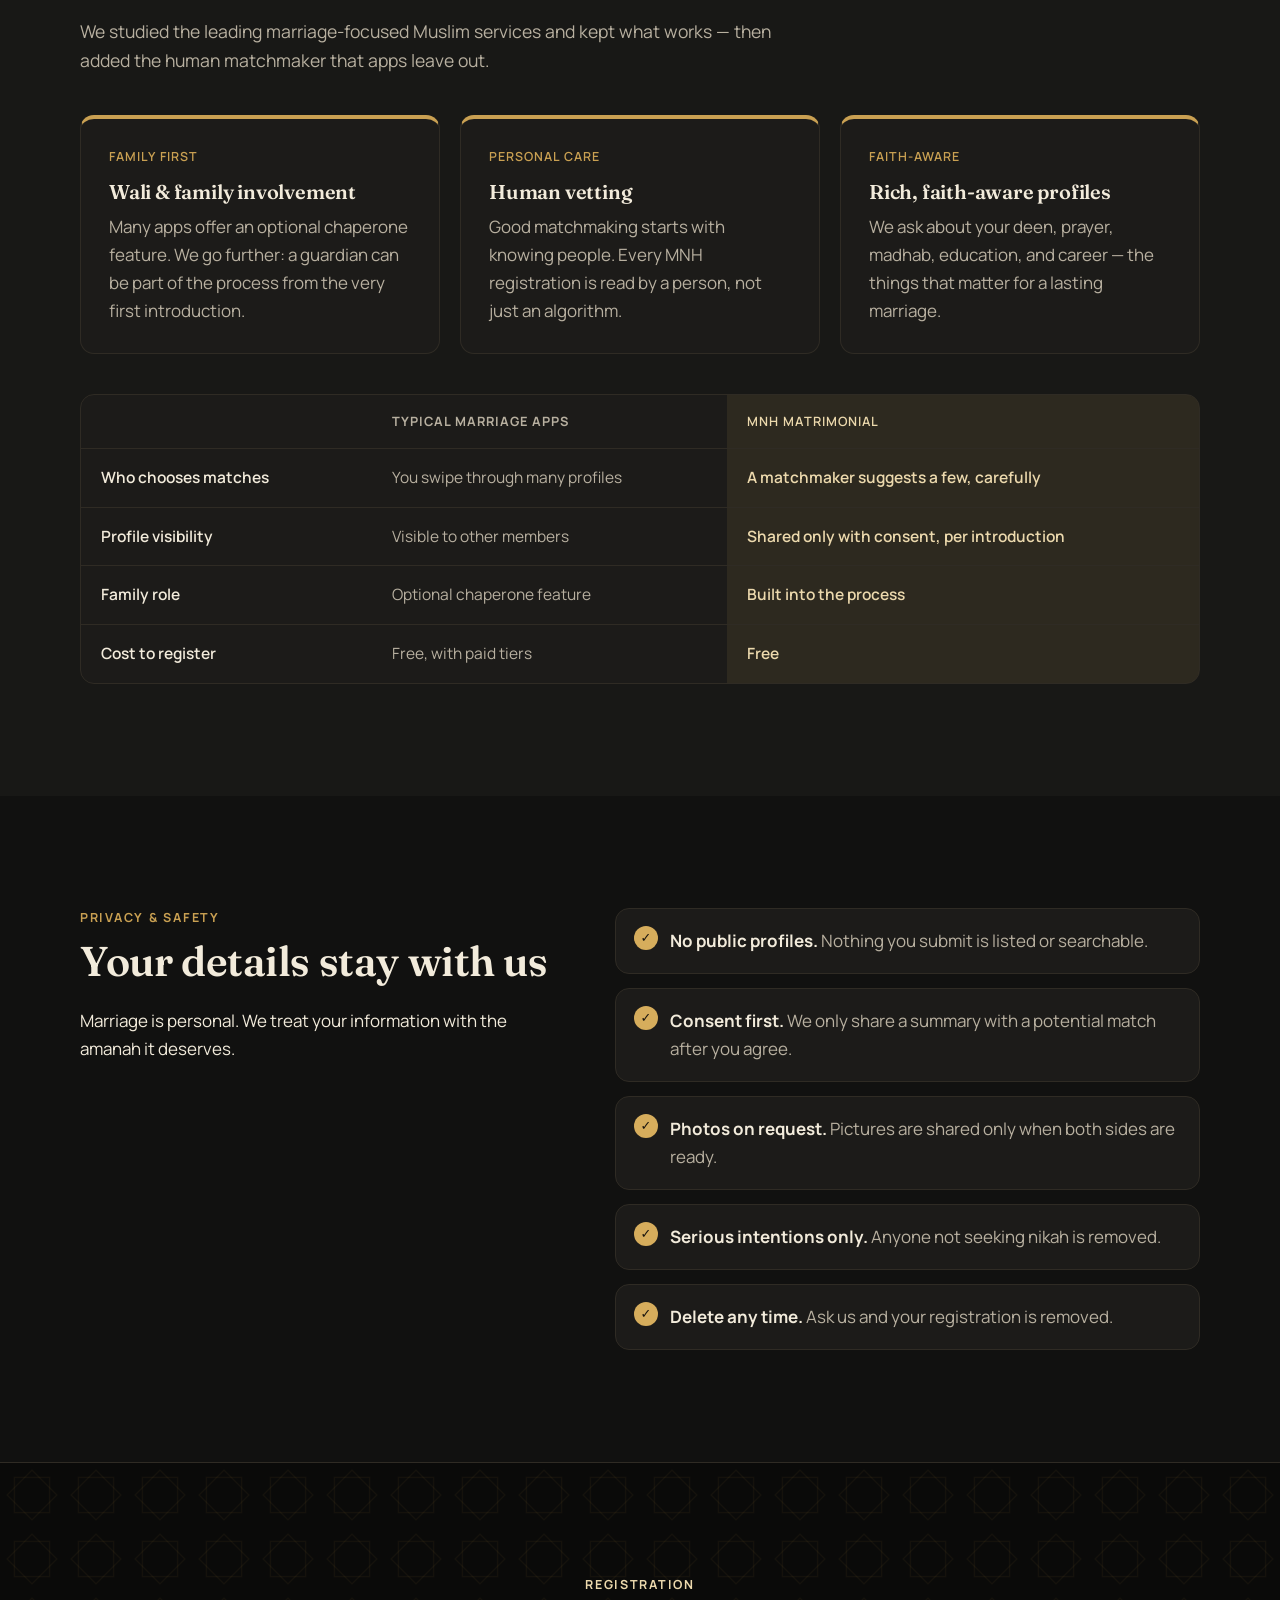
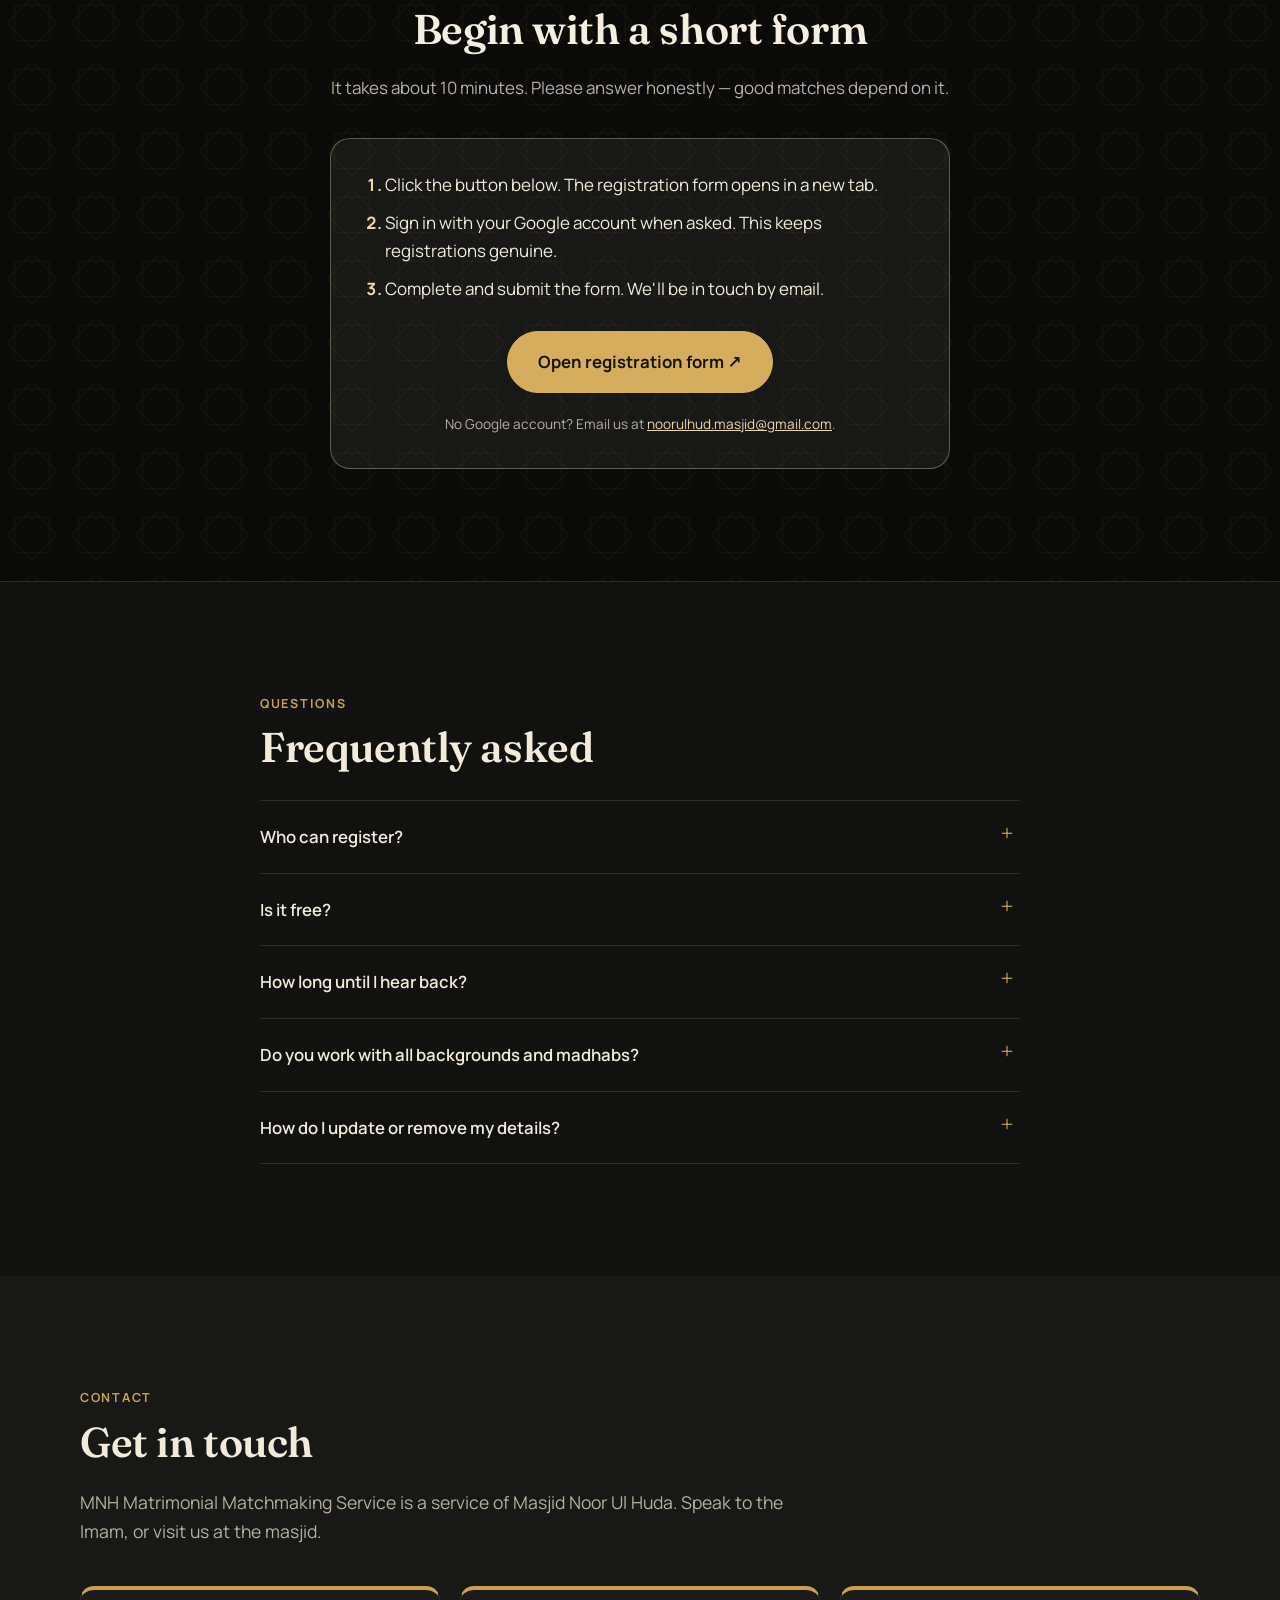
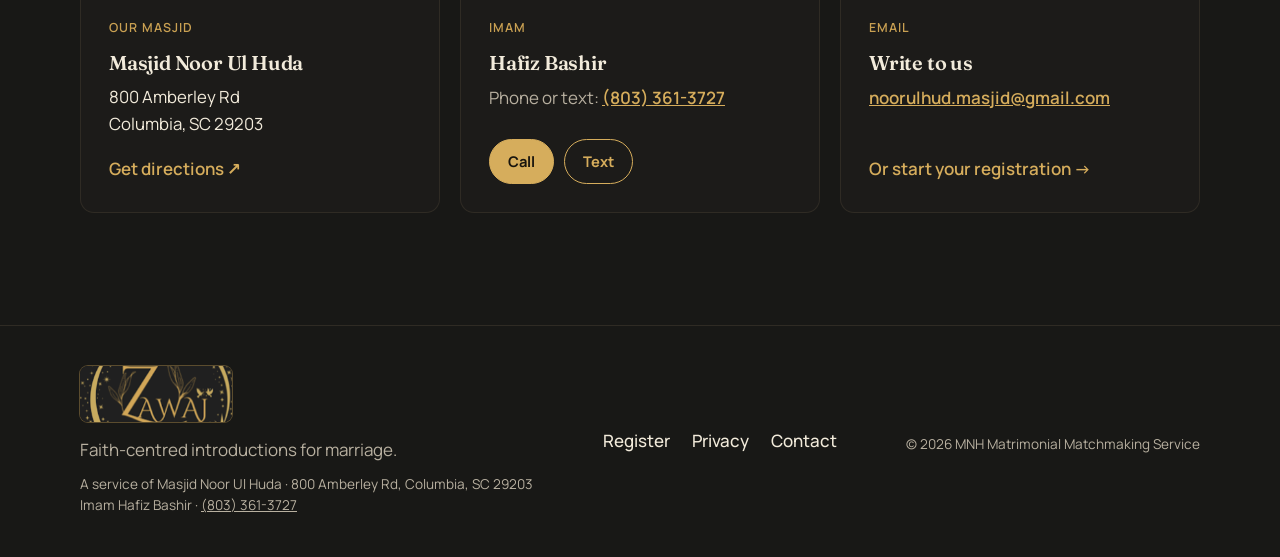
==== commit 0a8f7497: "Add Masjid Noor Ul Huda and Imam contact details Co-Authored-By: Claude Opus 5.5 <noreply@anthropic." ====
--- a/index.html
+++ b/index.html
@@ -15,7 +15,7 @@
   <link rel="preconnect" href="https://fonts.googleapis.com" />
   <link rel="preconnect" href="https://fonts.gstatic.com" crossorigin />
   <link href="https://fonts.googleapis.com/css2?family=Fraunces:opsz,wght@9..144,400;9..144,600&family=Manrope:wght@400;500;600;700&display=swap" rel="stylesheet" />
-  <link rel="stylesheet" href="assets/styles.css?v=2" />
+  <link rel="stylesheet" href="assets/styles.css?v=3" />
 </head>
 <body>
   <a class="skip" href="#main">Skip to content</a>
@@ -34,6 +34,7 @@
         <a href="#approach">Our approach</a>
         <a href="#safety">Safety</a>
         <a href="#faq">FAQ</a>
+        <a href="#contact">Contact</a>
         <a class="btn btn-sm" href="#register">Register</a>
       </nav>
     </div>
@@ -208,8 +209,40 @@
         </details>
         <details>
           <summary>How do I update or remove my details?</summary>
-          <p>Email us and we'll update or delete your registration. See our <a href="privacy.html">privacy notice</a>.</p>
-        </details>
+          <p>Email us or contact Imam Hafiz Bashir at <a href="tel:+18033613727">(803) 361-3727</a>, and we'll update or delete your registration. See our <a href="privacy.html">privacy notice</a>.</p>
+        </details>
+      </div>
+    </section>
+
+    <!-- CONTACT -->
+    <section class="section section-tint" id="contact">
+      <div class="wrap">
+        <p class="eyebrow">Contact</p>
+        <h2>Get in touch</h2>
+        <p class="section-lede">MNH Matrimonial Matchmaking Service is a service of Masjid Noor Ul Huda. Speak to the Imam, or visit us at the masjid.</p>
+        <div class="contact-grid">
+          <article class="card contact-card">
+            <p class="card-tag">Our masjid</p>
+            <h3>Masjid Noor Ul Huda</h3>
+            <address>800 Amberley Rd<br />Columbia, SC 29203</address>
+            <a class="contact-action" href="https://www.google.com/maps/search/?api=1&amp;query=800+Amberley+Rd+Columbia+SC+29203" target="_blank" rel="noopener">Get directions ↗</a>
+          </article>
+          <article class="card contact-card">
+            <p class="card-tag">Imam</p>
+            <h3>Hafiz Bashir</h3>
+            <p class="contact-line">Phone or text: <a href="tel:+18033613727">(803) 361-3727</a></p>
+            <div class="contact-actions">
+              <a class="btn btn-sm" href="tel:+18033613727">Call</a>
+              <a class="btn btn-sm btn-ghost" href="sms:+18033613727">Text</a>
+            </div>
+          </article>
+          <article class="card contact-card">
+            <p class="card-tag">Email</p>
+            <h3>Write to us</h3>
+            <p class="contact-line"><a data-contact href="mailto:noorulhud.masjid@gmail.com">noorulhud.masjid@gmail.com</a></p>
+            <a class="contact-action" href="#register">Or start your registration →</a>
+          </article>
+        </div>
       </div>
     </section>
   </main>
@@ -219,11 +252,12 @@
       <div>
         <a class="brand" href="#top"><img class="logo" src="assets/logo.png" alt="Zawaj — MNH Matrimonial Matchmaking Service" width="470" height="173" loading="lazy" /></a>
         <p class="muted">Faith-centred introductions for marriage.</p>
+        <p class="muted small footer-masjid">A service of Masjid Noor Ul Huda · 800 Amberley Rd, Columbia, SC 29203<br />Imam Hafiz Bashir · <a href="tel:+18033613727">(803) 361-3727</a></p>
       </div>
       <nav class="footer-links" aria-label="Footer">
         <a href="#register">Register</a>
         <a href="privacy.html">Privacy</a>
-        <a href="mailto:noorulhud.masjid@gmail.com" id="contact-link">Contact</a>
+        <a href="#contact">Contact</a>
       </nav>
       <p class="muted small">© <span id="year"></span> MNH Matrimonial Matchmaking Service</p>
     </div>
@@ -240,7 +274,7 @@
     </symbol>
   </svg>
 
-  <script src="assets/config.js?v=2"></script>
-  <script src="assets/main.js?v=2"></script>
+  <script src="assets/config.js?v=3"></script>
+  <script src="assets/main.js?v=3"></script>
 </body>
 </html>
--- a/assets/styles.css
+++ b/assets/styles.css
@@ -70,7 +70,7 @@
 @media (max-width: 1080px) { .brand-br { display: inline; } .brand-name { font-size: 1rem; } }
 @media (max-width: 420px) { .brand { gap: 8px; } .brand .logo { height: 40px; } .brand-name { font-size: .88rem; } }
 .nav-links { display: flex; align-items: center; gap: 28px; }
-.nav-links a:not(.btn) { color: var(--ink); text-decoration: none; font-weight: 500; font-size: .95rem; }
+.nav-links a:not(.btn) { white-space: nowrap; color: var(--ink); text-decoration: none; font-weight: 500; font-size: .95rem; }
 .nav-links a:not(.btn):hover { color: var(--accent); }
 .nav-toggle { display: none; background: none; border: 0; width: 44px; height: 44px; padding: 10px; cursor: pointer; }
 .nav-toggle span { display: block; height: 2px; background: var(--ink); margin: 6px 0; transition: transform .2s; }
@@ -158,6 +158,19 @@
 details[open] summary::after { transform: rotate(45deg); }
 details p { color: var(--ink-soft); padding-right: 40px; }
 
+/* Contact */
+.contact-grid { display: grid; grid-template-columns: repeat(3, 1fr); gap: 20px; }
+.contact-card { display: flex; flex-direction: column; }
+.contact-card address { font-style: normal; color: var(--ink); font-size: 1.05rem; line-height: 1.6; margin-bottom: 18px; }
+.contact-line { color: var(--ink-soft); margin-bottom: 18px !important; }
+.contact-line a { font-weight: 600; word-break: break-word; }
+.contact-actions { display: flex; gap: 10px; margin-top: auto; }
+.contact-action { margin-top: auto; font-weight: 600; text-decoration: none; }
+.contact-action:hover { text-decoration: underline; }
+.footer-masjid { margin-top: 10px !important; line-height: 1.6; }
+.footer-masjid a { color: var(--ink-soft); }
+@media (max-width: 960px) { .contact-grid { grid-template-columns: 1fr; } }
+
 /* Footer */
 .footer { border-top: 1px solid var(--line); padding: 40px 0; background: var(--paper-2); }
 .footer-inner { display: flex; flex-wrap: wrap; align-items: center; justify-content: space-between; gap: 20px; }
@@ -176,7 +189,7 @@
   .steps { grid-template-columns: repeat(2, 1fr); }
   .cards { grid-template-columns: 1fr; }
 }
-@media (max-width: 760px) {
+@media (max-width: 1000px) {
   .nav-toggle { display: block; }
   .nav-links {
     position: absolute; top: 68px; left: 0; right: 0;
@@ -187,6 +200,8 @@
   .nav-links.open { display: flex; }
   .nav-links a:not(.btn) { padding: 14px 4px; border-bottom: 1px solid var(--line); }
   .nav-links .btn { margin-top: 14px; }
+}
+@media (max-width: 760px) {
   .steps { grid-template-columns: 1fr; }
   .form-shell { border-radius: 14px; }
   .form-shell iframe { height: 2000px !important; }
